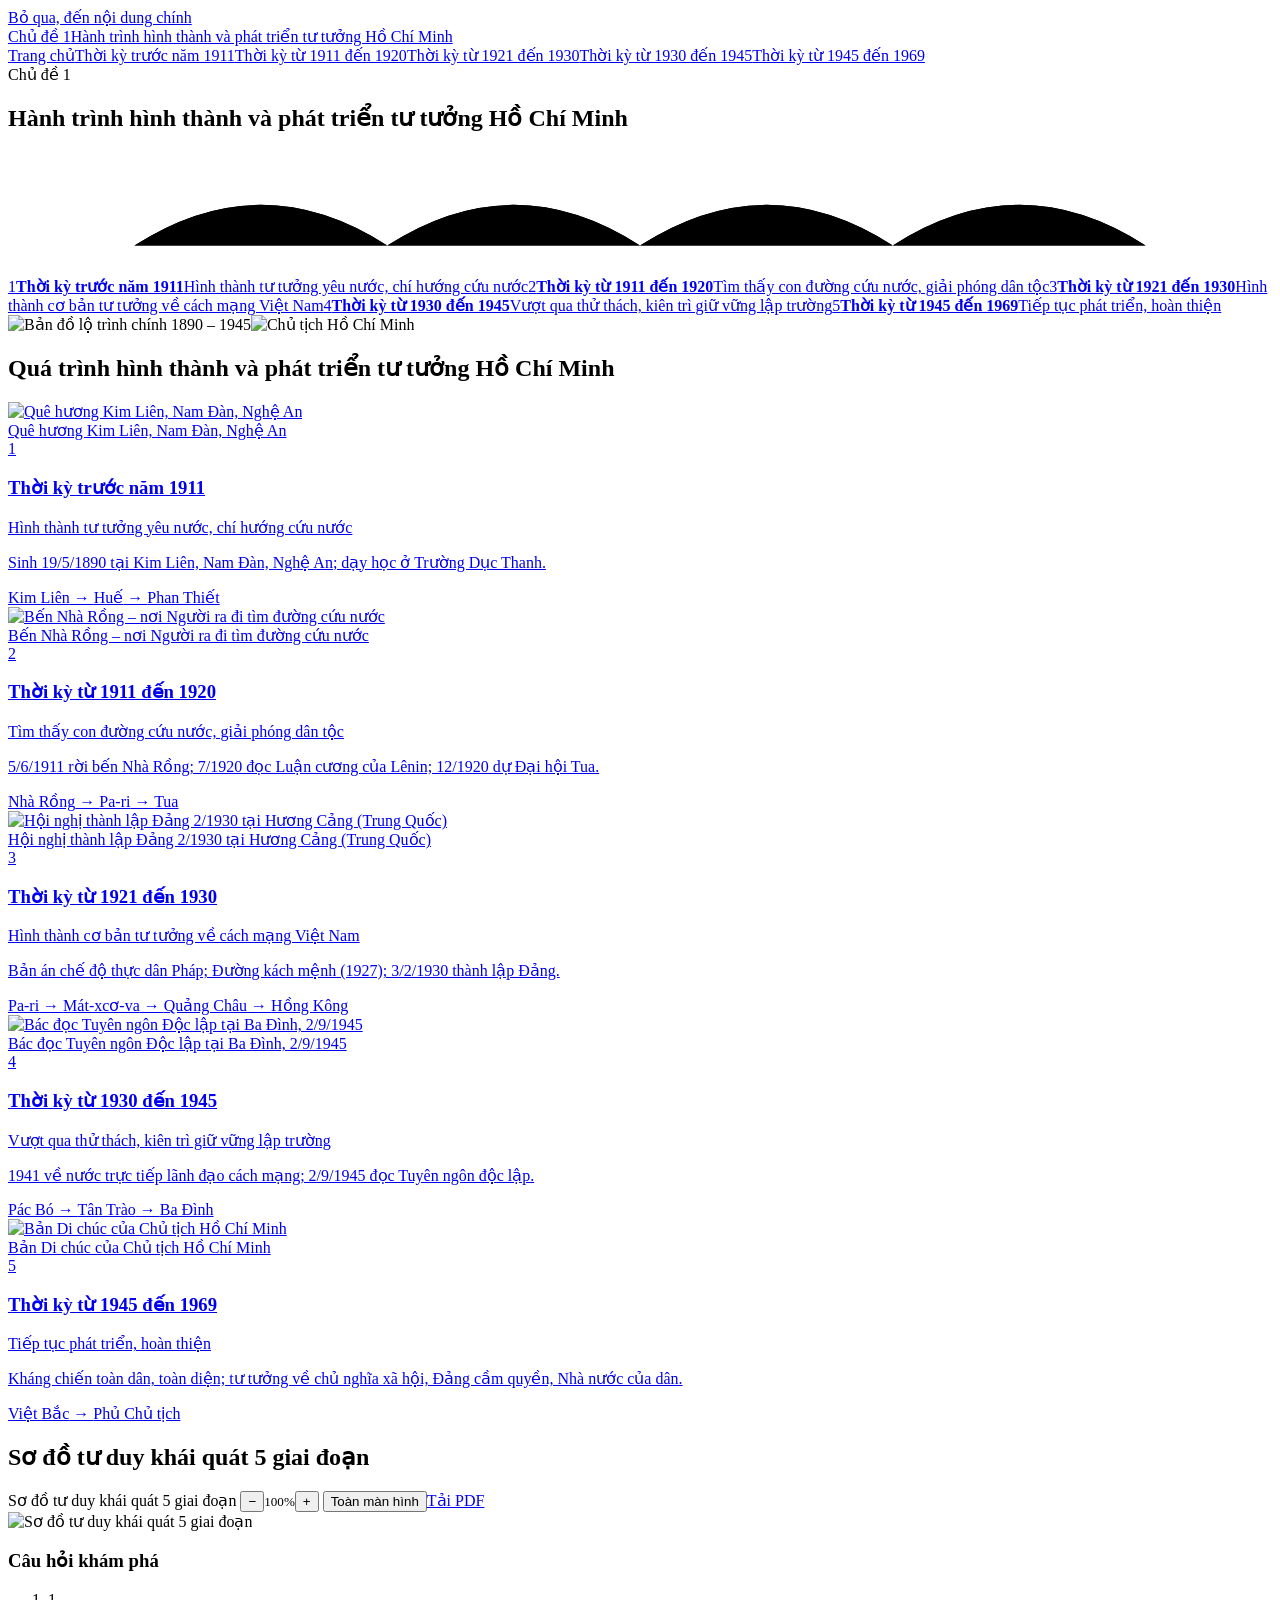
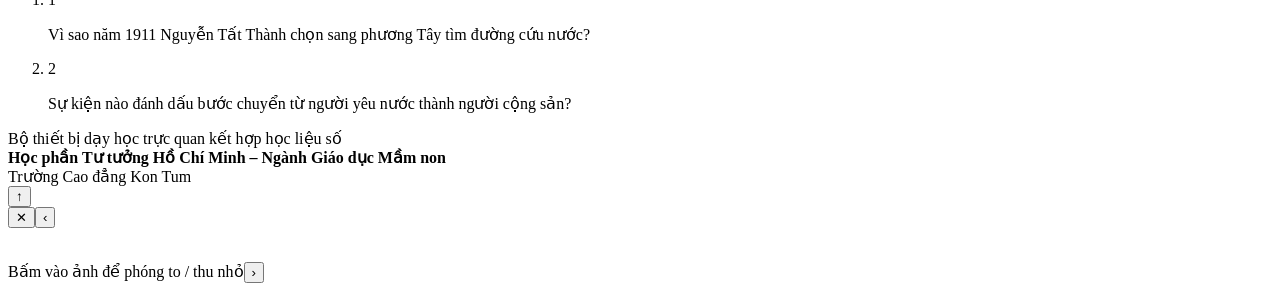
==== index.html @ f9d34fa3 "Add files via upload" ====
<!doctype html>
<html lang="vi" class="no-js">
<head>
<meta charset="utf-8">
<meta name="viewport" content="width=device-width, initial-scale=1, viewport-fit=cover">
<meta name="robots" content="noindex, nofollow">
<title>Chủ đề 1 – Hành trình hình thành và phát triển tư tưởng Hồ Chí Minh</title>
<meta name="description" content="Quá trình hình thành và phát triển tư tưởng Hồ Chí Minh qua 5 thời kỳ.">
<meta property="og:title" content="Chủ đề 1 – Hành trình hình thành và phát triển tư tưởng Hồ Chí Minh">
<meta property="og:description" content="Quá trình hình thành và phát triển tư tưởng Hồ Chí Minh qua 5 thời kỳ.">
<meta name="theme-color" content="#7a1418">
<link rel="icon" href="data:image/svg+xml,%3Csvg xmlns='http://www.w3.org/2000/svg' viewBox='0 0 32 32'%3E%3Crect width='32' height='32' rx='6' fill='%237a1418'/%3E%3Cpath d='M16 5l3.2 6.6 7.3 1-5.3 5.1 1.3 7.2L16 21.5l-6.5 3.4 1.3-7.2-5.3-5.1 7.3-1z' fill='%23d9ae3b'/%3E%3C/svg%3E">
<link rel="preconnect" href="https://fonts.googleapis.com">
<link rel="preconnect" href="https://fonts.gstatic.com" crossorigin>
<link href="https://fonts.googleapis.com/css2?family=Be+Vietnam+Pro:wght@400;500;600;700&family=Noto+Serif:ital,wght@0,400;0,500;0,600;0,700;1,400;1,500&family=Caveat:wght@500;700&family=IBM+Plex+Mono:wght@400;500&display=swap" rel="stylesheet">
<link rel="stylesheet" href="assets/css/style.css">
</head>
<body data-slug="trang-chu" class="home">
<a class="vh" href="#main">Bỏ qua, đến nội dung chính</a>
<header class="hdr">
  <div class="wrap top"><a class="logo" href="index.html"><span class="tag">Chủ đề 1</span><span class="t">Hành trình hình thành và phát triển tư tưởng Hồ Chí Minh</span></a></div>
  <nav class="nav" aria-label="Các thời kỳ"><div class="row"><a href="index.html" aria-current=page>Trang chủ</a><a href="thoi-ky-truoc-1911.html" >Thời kỳ trước năm 1911</a><a href="thoi-ky-1911-1920.html" >Thời kỳ từ 1911 đến 1920</a><a href="thoi-ky-1921-1930.html" >Thời kỳ từ 1921 đến 1930</a><a href="thoi-ky-1930-1945.html" >Thời kỳ từ 1930 đến 1945</a><a href="thoi-ky-1945-1969.html" >Thời kỳ từ 1945 đến 1969</a><span class="ind" aria-hidden="true"></span></div></nav>
</header>
<main id="main">

<section class="hero"><div class="wrap hero-in">
<span class="tag">Chủ đề 1</span>
<h1><span>Hành trình hình thành và phát triển</span> <span>tư tưởng Hồ Chí Minh</span></h1>
<div class="journey"><svg viewBox="0 0 1040 100" aria-hidden="true"><path class="path" d="M104,77 Q208,10 312,77 Q416,10 520,77 Q624,10 728,77 Q832,10 936,77"/><path class="mask" d="M104,77 Q208,10 312,77 Q416,10 520,77 Q624,10 728,77 Q832,10 936,77"/></svg>
<div class="jstops"><a class="jstop" href="thoi-ky-truoc-1911.html"><span class="dot">1</span><span class="txt"><b>Thời kỳ trước năm 1911</b><span class="s">Hình thành tư tưởng yêu nước, chí hướng cứu nước</span></span></a><a class="jstop" href="thoi-ky-1911-1920.html"><span class="dot">2</span><span class="txt"><b>Thời kỳ từ 1911 đến 1920</b><span class="s">Tìm thấy con đường cứu nước, giải phóng dân tộc</span></span></a><a class="jstop" href="thoi-ky-1921-1930.html"><span class="dot">3</span><span class="txt"><b>Thời kỳ từ 1921 đến 1930</b><span class="s">Hình thành cơ bản tư tưởng về cách mạng Việt Nam</span></span></a><a class="jstop" href="thoi-ky-1930-1945.html"><span class="dot">4</span><span class="txt"><b>Thời kỳ từ 1930 đến 1945</b><span class="s">Vượt qua thử thách, kiên trì giữ vững lập trường</span></span></a><a class="jstop" href="thoi-ky-1945-1969.html"><span class="dot">5</span><span class="txt"><b>Thời kỳ từ 1945 đến 1969</b><span class="s">Tiếp tục phát triển, hoàn thiện</span></span></a></div></div>
</div>
<div class="mapbox"><img class="map zoomable" src="assets/img/ban-do-hanh-trinh.jpg" alt="Bản đồ lộ trình chính 1890 – 1945"><img class="bac" src="assets/img/bac-ho.png" alt="Chủ tịch Hồ Chí Minh"></div>
</section>
<section class="sec"><div class="wrap">
<h2 class="h2">Quá trình hình thành và phát triển tư tưởng Hồ Chí Minh</h2>
<div class="pgrid"><a class="pcard" href="thoi-ky-truoc-1911.html" data-reveal><div class="ph"><img src="assets/img/tk1-bia.jpg" alt="Quê hương Kim Liên, Nam Đàn, Nghệ An" loading="lazy"></div>
<div class="cap">Quê hương Kim Liên, Nam Đàn, Nghệ An</div><div class="hd"><span class="num">1</span><h3>Thời kỳ trước năm 1911</h3></div><div class="th">Hình thành tư tưởng yêu nước, chí hướng cứu nước</div><p>Sinh 19/5/1890 tại Kim Liên, Nam Đàn, Nghệ An; dạy học ở Trường Dục Thanh.</p><div class="rt"><span>Kim Liên</span> → <span>Huế</span> → <span>Phan Thiết</span></div></a><a class="pcard" href="thoi-ky-1911-1920.html" data-reveal><div class="ph"><img src="assets/img/tk2-bia.jpg" alt="Bến Nhà Rồng – nơi Người ra đi tìm đường cứu nước" loading="lazy"></div>
<div class="cap">Bến Nhà Rồng – nơi Người ra đi tìm đường cứu nước</div><div class="hd"><span class="num">2</span><h3>Thời kỳ từ 1911 đến 1920</h3></div><div class="th">Tìm thấy con đường cứu nước, giải phóng dân tộc</div><p>5/6/1911 rời bến Nhà Rồng; 7/1920 đọc Luận cương của Lênin; 12/1920 dự Đại hội Tua.</p><div class="rt"><span>Nhà Rồng</span> → <span>Pa-ri</span> → <span>Tua</span></div></a><a class="pcard" href="thoi-ky-1921-1930.html" data-reveal><div class="ph"><img src="assets/img/tk3-bia.jpg" alt="Hội nghị thành lập Đảng 2/1930 tại Hương Cảng (Trung Quốc)" loading="lazy"></div>
<div class="cap">Hội nghị thành lập Đảng 2/1930 tại Hương Cảng (Trung Quốc)</div><div class="hd"><span class="num">3</span><h3>Thời kỳ từ 1921 đến 1930</h3></div><div class="th">Hình thành cơ bản tư tưởng về cách mạng Việt Nam</div><p>Bản án chế độ thực dân Pháp; Đường kách mệnh (1927); 3/2/1930 thành lập Đảng.</p><div class="rt"><span>Pa-ri</span> → <span>Mát-xcơ-va</span> → <span>Quảng Châu</span> → <span>Hồng Kông</span></div></a><a class="pcard" href="thoi-ky-1930-1945.html" data-reveal><div class="ph"><img src="assets/img/tk4-bia.jpg" alt="Bác đọc Tuyên ngôn Độc lập tại Ba Đình, 2/9/1945" loading="lazy"></div>
<div class="cap">Bác đọc Tuyên ngôn Độc lập tại Ba Đình, 2/9/1945</div><div class="hd"><span class="num">4</span><h3>Thời kỳ từ 1930 đến 1945</h3></div><div class="th">Vượt qua thử thách, kiên trì giữ vững lập trường</div><p>1941 về nước trực tiếp lãnh đạo cách mạng; 2/9/1945 đọc Tuyên ngôn độc lập.</p><div class="rt"><span>Pác Bó</span> → <span>Tân Trào</span> → <span>Ba Đình</span></div></a><a class="pcard" href="thoi-ky-1945-1969.html" data-reveal><div class="ph"><img src="assets/img/tk5-bia.jpg" alt="Bản Di chúc của Chủ tịch Hồ Chí Minh" loading="lazy"></div>
<div class="cap">Bản Di chúc của Chủ tịch Hồ Chí Minh</div><div class="hd"><span class="num">5</span><h3>Thời kỳ từ 1945 đến 1969</h3></div><div class="th">Tiếp tục phát triển, hoàn thiện</div><p>Kháng chiến toàn dân, toàn diện; tư tưởng về chủ nghĩa xã hội, Đảng cầm quyền, Nhà nước của dân.</p><div class="rt"><span>Việt Bắc</span> → <span>Phủ Chủ tịch</span></div></a></div>
</div></section>
<section class="sec"><div class="wrap">
<h2 class="h2">Sơ đồ tư duy khái quát 5 giai đoạn</h2>
<div class="duo">
<div data-reveal><div class="viewer"><div class="bar"><span class="ttl">Sơ đồ tư duy khái quát 5 giai đoạn</span>
<button type="button" class="zout" aria-label="Thu nhỏ">−</button><span class="zv" style="min-width:44px;text-align:center;font-size:.82rem">100%</span><button type="button" class="zin" aria-label="Phóng to">+</button>
<button type="button" class="fs">Toàn màn hình</button><a href="assets/tai-lieu/so-do-khai-quat-5-thoi-ky.pdf" download>Tải PDF</a></div>
<div class="stage"><img src="assets/sodo/so-do-khai-quat-5-thoi-ky.jpg" alt="Sơ đồ tư duy khái quát 5 giai đoạn" draggable="false"></div></div></div>
<aside class="ask" data-reveal><h3>Câu hỏi khám phá</h3><ol>
<li><span class="n">1</span><p>Vì sao năm 1911 Nguyễn Tất Thành chọn sang phương Tây tìm đường cứu nước?</p></li>
<li><span class="n">2</span><p>Sự kiện nào đánh dấu bước chuyển từ người yêu nước thành người cộng sản?</p></li>
</ol></aside>
</div>
</div></section>
</main>
<footer class="foot"><div class="wrap">Bộ thiết bị dạy học trực quan kết hợp học liệu số<br><b>Học phần Tư tưởng Hồ Chí Minh – Ngành Giáo dục Mầm non</b><br>Trường Cao đẳng Kon Tum</div></footer>
<button class="totop" type="button" aria-label="Lên đầu trang">↑</button>
<div class="lb" id="lb" role="dialog" aria-modal="true" aria-label="Xem ảnh lớn"><button class="x" type="button" aria-label="Đóng">✕</button><button class="pv" type="button" aria-label="Ảnh trước">‹</button><div class="lbstage"><img alt=""></div><p></p><span class="cnt"></span><span class="lbhint">Bấm vào ảnh để phóng to / thu nhỏ</span><button class="nx" type="button" aria-label="Ảnh sau">›</button></div>
<script src="assets/js/data.js"></script>
<script src="assets/js/app.js"></script>
</body>
</html>
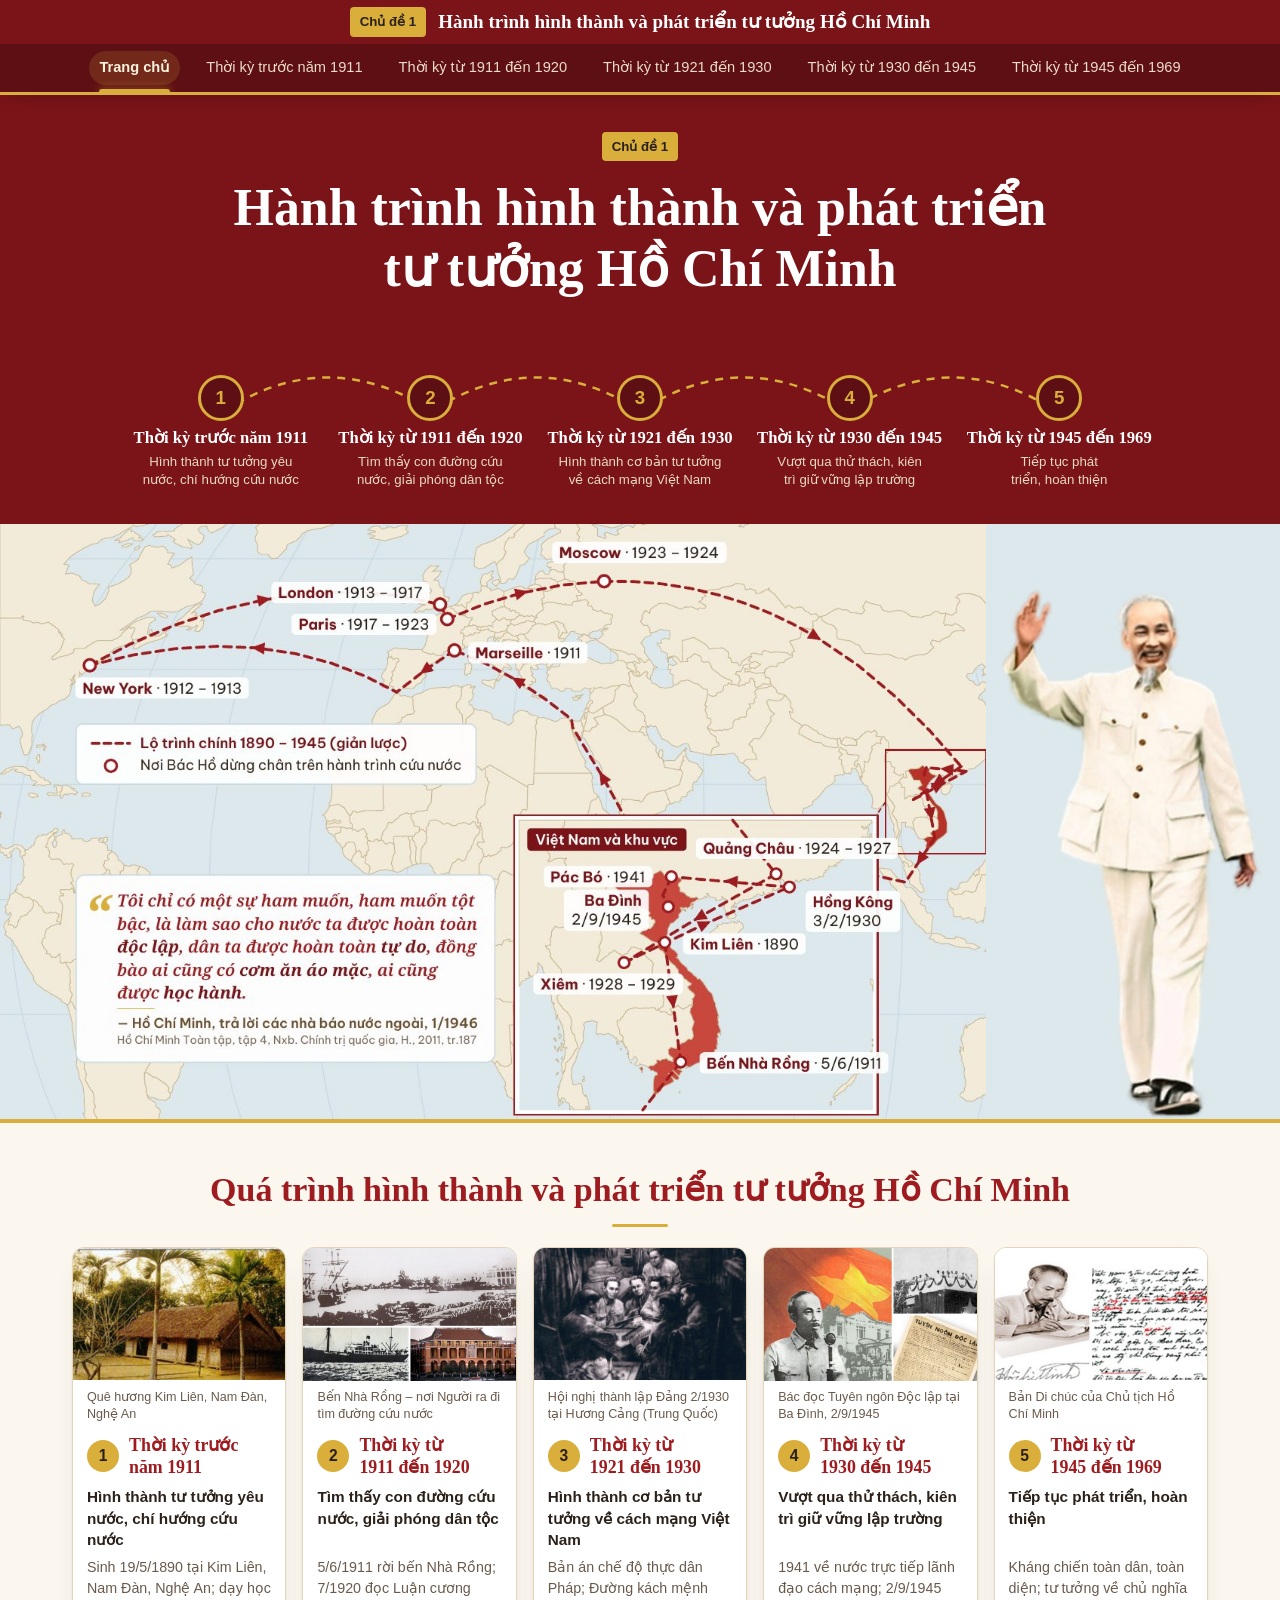
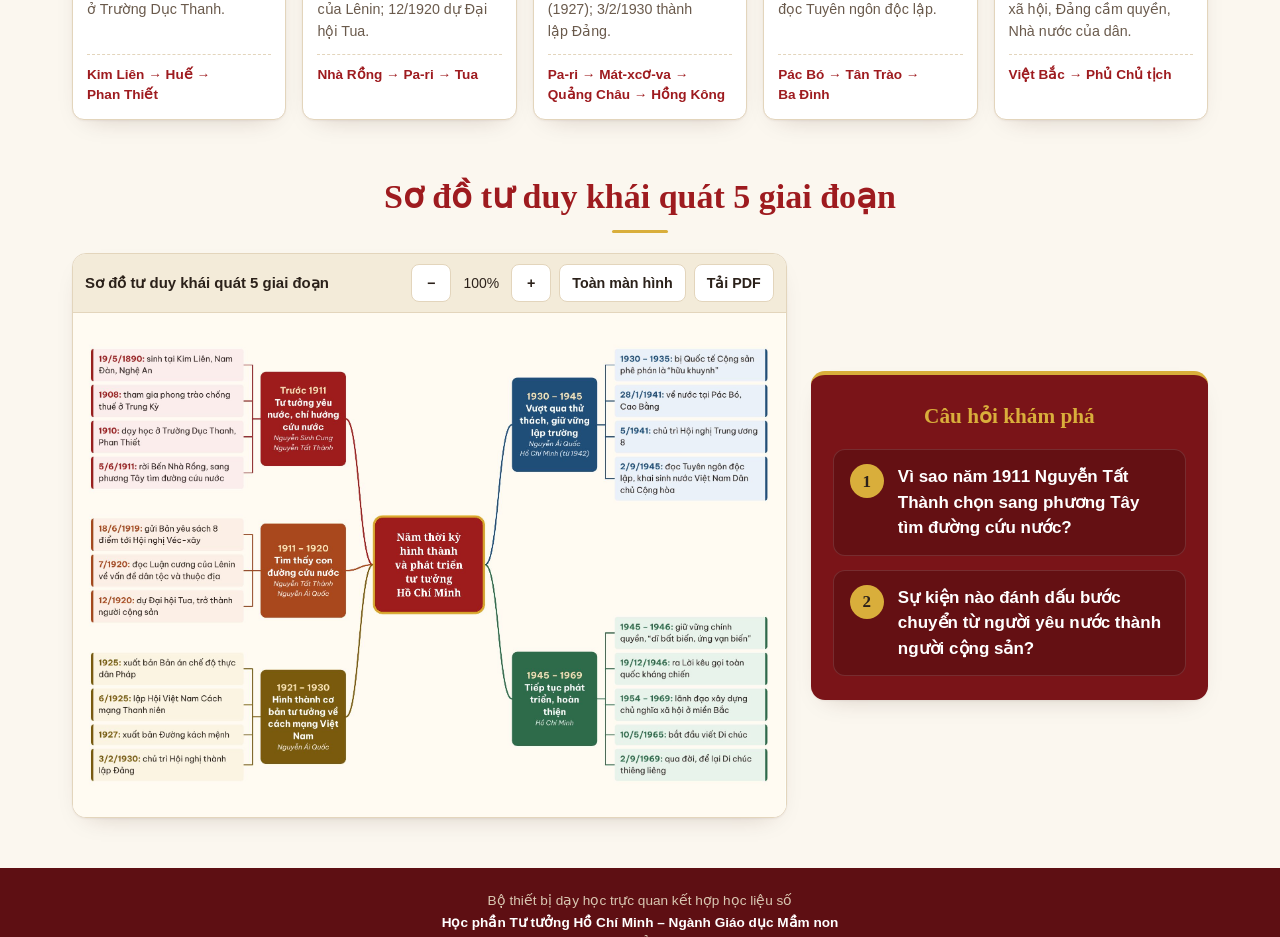
==== commit 66a4bb4a: "Add files via upload" ====
--- a/index.html
+++ b/index.html
@@ -3,7 +3,6 @@
 <head>
 <meta charset="utf-8">
 <meta name="viewport" content="width=device-width, initial-scale=1, viewport-fit=cover">
-<meta name="robots" content="noindex, nofollow">
 <title>Chủ đề 1 – Hành trình hình thành và phát triển tư tưởng Hồ Chí Minh</title>
 <meta name="description" content="Quá trình hình thành và phát triển tư tưởng Hồ Chí Minh qua 5 thời kỳ.">
 <meta property="og:title" content="Chủ đề 1 – Hành trình hình thành và phát triển tư tưởng Hồ Chí Minh">
--- a/assets/css/style.css
+++ b/assets/css/style.css
@@ -0,0 +1,696 @@
+/* Chủ đề 1 – Hành trình hình thành và phát triển tư tưởng Hồ Chí Minh
+   Bảng màu theo trang chính A3 Chủ đề 1 */
+:root{
+  --band:#7a1418; --band-deep:#5e0f13; --red:#9e1b1f; --gold:#d9ae3b; --gold-soft:#f1e3c6;
+  --paper:#fbf7ef; --paper-2:#f3ebd9; --sea:#dce8ec; --white:#fff;
+  --ink:#2b211a; --muted:#6a5a4c; --line:#e3d5bc; --tint:#f8ece6;
+  --ok:#1e6b3a; --okbg:#e6f3ea; --bad:#9e1b1f; --badbg:#fbeaea;
+  --shadow:0 1px 2px rgba(60,20,10,.05),0 10px 26px -16px rgba(60,20,10,.28);
+  --serif:'Noto Serif',Georgia,'Times New Roman',serif;
+  --sans:'Be Vietnam Pro','Segoe UI',Roboto,Arial,sans-serif;
+  --hh:108px;
+}
+*{box-sizing:border-box}
+html{font-size:17px;scroll-behavior:smooth;scroll-padding-top:calc(var(--hh) + 14px);-webkit-text-size-adjust:100%}
+@media (max-width:640px){html{font-size:16px}}
+body{margin:0;background:var(--paper);color:var(--ink);font-family:var(--sans);line-height:1.62;-webkit-font-smoothing:antialiased;padding-bottom:env(safe-area-inset-bottom,0px)}
+h1,h2,h3,h4{text-wrap:balance}
+p,li,figcaption,blockquote{text-wrap:pretty}
+img{max-width:100%;display:block}
+a{color:var(--red)}
+button{font:inherit;color:inherit}
+:focus-visible{outline:3px solid var(--gold);outline-offset:2px;border-radius:4px}
+.wrap{max-width:1180px;margin:0 auto;padding:0 22px}
+@media (max-width:640px){.wrap{padding:0 16px}}
+.vh{position:absolute!important;width:1px;height:1px;overflow:hidden;clip:rect(0 0 0 0);white-space:nowrap}
+.nw{white-space:nowrap}
+@media (prefers-reduced-motion:reduce){*,*::before,*::after{animation:none!important;transition:none!important}html{scroll-behavior:auto}}
+
+/* ========== HEADER (luôn hiện) ========== */
+.hdr{position:sticky;top:0;z-index:50;background:var(--band);color:#fff;padding-top:env(safe-area-inset-top,0px);box-shadow:0 3px 0 var(--gold),0 8px 20px -10px rgba(0,0,0,.4)}
+.hdr .top{display:flex;align-items:center;justify-content:center;gap:12px;min-height:58px;transition:min-height .3s ease}
+.hdr.compact .top{min-height:44px}
+body.home .hdr .top{max-height:0;min-height:0;opacity:0;overflow:hidden;transform:translateY(-8px);transition:max-height .4s ease,min-height .4s ease,opacity .3s ease,transform .4s ease}
+body.home .hdr.show-top .top{max-height:80px;min-height:44px;opacity:1;transform:none}
+.logo{display:flex;align-items:center;gap:12px;color:#fff;text-decoration:none;min-width:0}
+.tag{display:inline-block;background:var(--gold);color:#2b211a;font-weight:700;font-size:.78rem;padding:4px 10px;border-radius:4px;white-space:nowrap}
+.logo .t{font-family:var(--serif);font-weight:700;font-size:1.12rem;line-height:1.25;text-wrap:balance;transition:font-size .3s}
+.hdr.compact .logo .t{font-size:1rem}
+.nav{background:var(--band-deep);position:relative}
+.nav .row{display:flex;justify-content:center;gap:4px;position:relative;max-width:1240px;margin:0 auto;padding:0 12px;overflow-x:auto;scrollbar-width:none;scroll-behavior:smooth}
+.nav .row::-webkit-scrollbar{display:none}
+.nav a{position:relative;flex:0 0 auto;color:#ecdcc8;text-decoration:none;font-size:.86rem;font-weight:500;padding:12px 16px;white-space:nowrap;transition:color .25s}
+.nav a:hover{color:#fff}
+.nav a[aria-current="page"]{color:#fff;font-weight:700}
+.nav a::before{content:"";position:absolute;inset:7px 6px;border-radius:999px;background:rgba(217,174,59,0);transition:background .3s}
+.nav a:hover::before{background:rgba(255,255,255,.06)}
+.nav a[aria-current="page"]::before{background:rgba(217,174,59,.16)}
+.nav .ind{position:absolute;bottom:0;height:3px;border-radius:3px 3px 0 0;background:var(--gold);box-shadow:0 0 10px rgba(217,174,59,.8);transition:left .35s cubic-bezier(.4,.2,.2,1),width .35s cubic-bezier(.4,.2,.2,1);pointer-events:none}
+@media (max-width:900px){
+  .hdr .top{justify-content:flex-start;min-height:50px}
+  .hdr.compact .top{min-height:40px}
+  .logo .t{font-size:.98rem}
+  .hdr.compact .logo .t{font-size:.9rem}
+  .nav .row{justify-content:flex-start;padding:7px 12px;gap:8px}
+  .nav a{font-size:.84rem;padding:7px 14px;border-radius:999px;border:1.5px solid rgba(217,174,59,.45)}
+  .nav a::before{display:none}
+  .nav a[aria-current="page"]{background:var(--gold);color:#2b211a;border-color:var(--gold)}
+  .nav .ind{display:none}
+  .nav::after{content:"";position:absolute;right:0;top:0;bottom:0;width:28px;background:linear-gradient(90deg,transparent,var(--band-deep));pointer-events:none}
+}
+@media (max-width:400px){.logo .t{font-size:.86rem}}
+
+/* ========== TRANG CHỦ ========== */
+.hero{background:var(--band);color:#fff;position:relative}
+.hero::after{content:"";position:absolute;inset:auto 0 0;height:4px;background:var(--gold)}
+.hero-in{padding:40px 0 28px;text-align:center}
+.hero h1{font-family:var(--serif);font-size:clamp(1.6rem,4.1vw,3.05rem);line-height:1.18;margin:16px auto 0;text-wrap:balance}
+.hero h1 span{display:block}
+@media (max-width:640px){.hero h1 span{display:inline}.hero-in{padding:28px 0 20px}}
+.journey{margin:34px auto 6px;max-width:1040px}
+.journey svg{width:100%;height:auto;overflow:visible;display:block}
+.journey .path{fill:none;stroke:var(--gold);stroke-width:2.5;stroke-dasharray:8 7}
+.journey .mask{fill:none;stroke:var(--band);stroke-width:7;stroke-dasharray:1400;stroke-dashoffset:0;animation:draw 2.4s .3s ease forwards}
+@keyframes draw{to{stroke-dashoffset:-1400}}
+.jstops{display:grid;grid-template-columns:repeat(5,1fr);gap:8px;margin-top:-5.6%;position:relative}
+.jstop{color:#fff;text-decoration:none;display:flex;flex-direction:column;align-items:center;gap:6px;opacity:0;transform:translateY(10px);animation:pop .5s ease forwards}
+.jstop:nth-child(1){animation-delay:.4s}.jstop:nth-child(2){animation-delay:.8s}.jstop:nth-child(3){animation-delay:1.2s}.jstop:nth-child(4){animation-delay:1.6s}.jstop:nth-child(5){animation-delay:2s}
+@keyframes pop{to{opacity:1;transform:none}}
+.jstop .dot{width:46px;height:46px;border-radius:50%;background:var(--band-deep);border:3px solid var(--gold);display:grid;place-items:center;font-weight:700;color:var(--gold);font-size:1.1rem;transition:transform .25s,background .25s,color .25s;flex:0 0 auto}
+.jstop:hover .dot{background:var(--gold);color:#2b211a;transform:scale(1.1)}
+.jstop .txt{display:flex;flex-direction:column;align-items:center;gap:4px}
+.jstop b{font-family:var(--serif);font-size:.98rem;line-height:1.3;text-align:center}
+.jstop span.s{font-size:.78rem;color:#ead9c4;text-align:center;max-width:24ch;line-height:1.4;text-wrap:balance}
+@media (max-width:760px){
+  .journey svg{display:none}
+  .jstops{grid-template-columns:1fr;gap:0;margin-top:0;text-align:left;position:relative}
+  .jstops::before{content:"";position:absolute;left:22px;top:24px;bottom:24px;border-left:2px dashed var(--gold)}
+  .jstop{flex-direction:row;align-items:center;gap:14px;padding:8px 0}
+  .jstop .dot{width:44px;height:44px;position:relative}
+  .jstop .txt{align-items:flex-start}
+  .jstop b,.jstop span.s{text-align:left;max-width:none}
+}
+.mapbox{background:var(--sea);display:grid;grid-template-columns:1fr minmax(0,23%);align-items:end}
+.mapbox .map{width:100%;height:auto}
+.mapbox .bac{max-width:270px;width:100%;margin:0 auto;animation:rise 1.2s .2s ease both}
+@keyframes rise{from{opacity:0;transform:translateY(30px)}to{opacity:1;transform:none}}
+@media (max-width:760px){.mapbox{grid-template-columns:1fr}.mapbox .bac{display:none}}
+
+.sec{padding:46px 0 10px}
+@media (max-width:640px){.sec{padding:32px 0 6px}}
+.h2{font-family:var(--serif);color:var(--red);font-size:clamp(1.35rem,3vw,2rem);line-height:1.25;margin:0 0 20px;text-align:center}
+.h2::after{content:"";display:block;width:56px;height:3px;background:var(--gold);margin:12px auto 0;border-radius:2px}
+[data-reveal]{opacity:0;transform:translateY(18px);transition:opacity .6s ease,transform .6s ease}
+[data-reveal].in{opacity:1;transform:none}
+.no-js [data-reveal]{opacity:1;transform:none}
+
+/* thẻ thời kỳ – theo mẫu trang A3 */
+.pgrid{display:grid;grid-template-columns:repeat(5,minmax(0,1fr));gap:16px;align-items:stretch}
+@supports (grid-template-rows:subgrid){.pgrid{grid-template-rows:auto auto auto auto 1fr auto;row-gap:0}.pcard{grid-row:span 6;display:grid!important;grid-template-rows:subgrid}}
+@media (max-width:1100px){.pgrid{grid-template-columns:repeat(2,minmax(0,1fr));grid-template-rows:none;row-gap:16px}.pcard{grid-row:auto!important;grid-template-rows:none!important;display:flex!important}}
+@media (max-width:620px){.pgrid{grid-template-columns:1fr;gap:14px}}
+.pcard{background:var(--white);border:1px solid var(--line);border-radius:12px;overflow:hidden;display:flex;flex-direction:column;text-decoration:none;color:var(--ink);box-shadow:var(--shadow);transition:transform .25s ease,box-shadow .25s ease,border-color .25s}
+.pcard:hover{transform:translateY(-4px);border-color:var(--gold);box-shadow:0 18px 36px -18px rgba(94,15,19,.45)}
+.pcard .ph{aspect-ratio:16/10;overflow:hidden;background:var(--paper-2)}
+.pcard .ph img{width:100%;height:100%;object-fit:cover;transition:transform .6s ease}
+.pcard:hover .ph img{transform:scale(1.05)}
+.pcard .cap{font-size:.74rem;color:var(--muted);padding:8px 14px 0;line-height:1.4}
+.pcard .hd{display:flex;align-items:center;gap:10px;padding:10px 14px 0}
+.pcard .num{width:32px;height:32px;border-radius:50%;background:var(--gold);color:#2b211a;display:grid;place-items:center;font-weight:700;font-size:.92rem;flex:0 0 auto}
+.pcard h3{margin:0;font-family:var(--serif);font-size:1.05rem;color:var(--red);line-height:1.25}
+.pcard .th{font-weight:700;font-size:.9rem;line-height:1.4;padding:8px 14px 0}
+.pcard p{margin:0;font-size:.84rem;color:var(--muted);line-height:1.5;padding:6px 14px 0}
+.pcard .rt span{white-space:nowrap}
+.pcard .rt{font-size:.8rem;font-weight:600;color:var(--red);margin:12px 14px 14px;padding-top:10px;border-top:1px dashed var(--line);line-height:1.45}
+
+/* sơ đồ khái quát + câu hỏi khám phá */
+.duo{display:grid;grid-template-columns:minmax(0,1.8fr) minmax(0,1fr);gap:24px;align-items:center}
+@media (max-width:900px){.duo{grid-template-columns:1fr}}
+.ask{background:var(--band);color:#fff;border-radius:14px;padding:24px 22px;box-shadow:var(--shadow);border-top:4px solid var(--gold)}
+.ask h3{margin:0 0 16px;font-family:var(--serif);color:var(--gold);font-size:1.25rem;text-align:center}
+.ask ol{list-style:none;margin:0;padding:0;display:grid;gap:14px}
+.ask li{display:flex;gap:14px;align-items:flex-start;background:rgba(0,0,0,.18);border:1px solid rgba(255,255,255,.12);border-radius:12px;padding:14px 16px}
+.ask .n{width:34px;height:34px;flex:0 0 auto;border-radius:50%;background:var(--gold);color:#2b211a;display:grid;place-items:center;font-weight:700;font-family:var(--serif)}
+.ask p{margin:0;font-weight:600;line-height:1.5}
+.quote-big{background:var(--white);border-left:5px solid var(--gold);border-radius:12px;padding:24px 28px;box-shadow:var(--shadow);margin:0 auto;max-width:900px}
+.quote-big p{font-family:var(--serif);font-style:italic;font-size:clamp(1.08rem,2.2vw,1.4rem);line-height:1.6;color:var(--red);margin:0}
+.quote-big footer{margin-top:12px;font-size:.84rem;color:var(--muted)}
+.btn{display:inline-flex;align-items:center;justify-content:center;gap:8px;min-height:48px;padding:10px 20px;border-radius:12px;border:0;background:var(--red);color:#fff;font-weight:600;text-decoration:none;cursor:pointer;transition:background .2s,transform .1s}
+.btn:hover{background:var(--band-deep)}
+.btn:active{transform:translateY(1px)}
+.btn.ghost{background:transparent;color:var(--red);border:1.5px solid var(--red)}
+.btn.ghost:hover{background:var(--tint)}
+.btn.gold{background:var(--gold);color:#2b211a}
+.btn:disabled{opacity:.4;cursor:not-allowed}
+
+/* ========== TRANG THỜI KỲ ========== */
+.phero{background:var(--band);color:#fff;position:relative;overflow:hidden}
+.phero::after{content:"";position:absolute;inset:auto 0 0;height:4px;background:var(--gold)}
+.phero .grid{display:grid;grid-template-columns:minmax(0,1.2fr) minmax(0,1fr);gap:36px;align-items:center;padding-top:36px;padding-bottom:26px}
+.phero .step{display:flex;align-items:center;gap:10px;font-size:.84rem;color:#ead9c4}
+.phero .steps{display:flex;gap:5px}
+.phero .steps i{width:22px;height:5px;border-radius:3px;background:rgba(255,255,255,.22)}
+.phero .steps i.on{background:var(--gold)}
+.phero h1{font-family:var(--serif);font-size:clamp(1.75rem,4.4vw,3rem);line-height:1.15;margin:12px 0 10px}
+.phero .theme{font-family:var(--serif);font-size:clamp(1.05rem,2.1vw,1.35rem);color:var(--gold);margin:0 0 10px;line-height:1.4}
+.phero .sumtxt{margin:0;color:#f3e6d6;max-width:60ch}
+.phero figure{margin:0}
+.phero .frame{border:4px solid var(--gold);border-radius:8px;overflow:hidden;box-shadow:0 20px 40px -20px rgba(0,0,0,.6);animation:rise .9s ease both}
+.phero .frame img{width:100%;aspect-ratio:16/10;object-fit:cover;max-height:52vh}
+.phero figcaption{margin-top:10px;font-size:.82rem;color:#ead9c4;text-align:center}
+@media (max-width:860px){.phero .grid{grid-template-columns:1fr;gap:18px;padding-top:20px}.phero figure{order:-1}}
+
+/* lộ trình */
+.track{display:grid;grid-template-columns:repeat(var(--n),minmax(0,1fr));margin:24px 0 4px;position:relative}
+.track::before{content:"";position:absolute;top:9px;left:calc(50% / var(--n));right:calc(50% / var(--n));height:2px;background:repeating-linear-gradient(90deg,var(--gold) 0 8px,transparent 8px 14px);transform-origin:left;animation:grow 1.4s .3s ease both}
+@keyframes grow{from{transform:scaleX(0)}to{transform:scaleX(1)}}
+.track .st{display:flex;flex-direction:column;align-items:center;gap:8px;position:relative;opacity:0;animation:pop .45s ease forwards}
+.track .st i{width:20px;height:20px;border-radius:50%;background:var(--band-deep);border:3px solid var(--gold);box-shadow:0 0 0 4px rgba(217,174,59,.18)}
+.track .st:first-child i,.track .st:last-child i{background:var(--gold)}
+.track .st b{font-size:.9rem;white-space:nowrap;font-weight:600;letter-spacing:.01em}
+@media (max-width:420px){.track .st b{font-size:.8rem}}
+
+/* dải thông tin – một dòng */
+.facts{display:flex;align-items:stretch;background:rgba(0,0,0,.2);border:1px solid rgba(255,255,255,.14);border-radius:12px;margin:8px 0 32px;overflow:hidden}
+.facts>div{padding:12px 20px;display:flex;align-items:center;gap:10px;white-space:nowrap;border-left:1px solid rgba(255,255,255,.14)}
+.facts>div:first-child{border-left:0;flex:1 1 auto;min-width:0}
+.facts small{color:#d9c7b2;font-size:.78rem}
+.facts .nm{font-weight:700;font-size:.98rem;overflow:hidden;text-overflow:ellipsis}
+.facts .c{font-family:var(--serif);font-size:1.5rem;font-weight:700;color:var(--gold);line-height:1}
+@media (max-width:760px){
+  .facts{flex-wrap:wrap}
+  .facts>div{padding:10px 12px;justify-content:center;flex:1 1 0}
+  .facts>div:first-child{flex:1 1 100%;justify-content:flex-start;border-bottom:1px solid rgba(255,255,255,.14)}
+  .facts>div:nth-child(2){border-left:0}
+  .facts .nm{font-size:.9rem}
+  .facts .c{font-size:1.25rem}
+  .facts small{font-size:.74rem}
+}
+
+/* bố cục: danh mục + nội dung */
+.layout{scroll-margin-top:-18px;display:grid;grid-template-columns:270px minmax(0,1fr);gap:34px;padding:32px 0 10px;align-items:start}
+.toc{position:sticky;top:calc(var(--hh) + 16px);background:var(--white);border:1px solid var(--line);border-radius:14px;box-shadow:var(--shadow);overflow:hidden;max-height:calc(100vh - var(--hh) - 32px);overflow-y:auto}
+.toc-h{background:var(--paper-2);padding:12px 16px;display:flex;align-items:center;justify-content:space-between;gap:10px;border-bottom:1px solid var(--line)}
+.toc-h b{font-family:var(--serif);color:var(--red);font-size:1.02rem}
+.toc-h .pct{font-size:.74rem;color:var(--muted)}
+.toc-bar{height:3px;background:var(--line)}
+.toc-bar i{display:block;height:100%;width:0;background:var(--gold);transition:width .4s ease}
+.toc ol{list-style:none;margin:0;padding:8px}
+.toc a.m{display:flex;align-items:center;gap:10px;padding:9px 10px;border-radius:9px;text-decoration:none;color:var(--ink);font-weight:600;font-size:.9rem;min-height:44px;transition:background .2s}
+.toc a.m .ic{width:30px;height:30px;flex:0 0 auto;border-radius:8px;background:var(--paper-2);display:grid;place-items:center;color:var(--red);transition:background .2s,color .2s}
+.toc a.m .ic svg{width:17px;height:17px}
+.toc a.m:hover{background:var(--paper)}
+.toc a.m[aria-current="true"]{background:var(--tint);color:var(--red)}
+.toc a.m[aria-current="true"] .ic{background:var(--red);color:#fff}
+.toc a.m .ck{margin-left:auto;width:9px;height:9px;border-radius:50%;background:var(--line);flex:0 0 auto;transition:background .3s}
+.toc a.m.seen .ck{background:var(--gold)}
+.toc ul{list-style:none;margin:0 0 4px 50px;padding:0;display:none;border-left:2px solid var(--line)}
+.toc li.open ul{display:block}
+.toc ul a{display:block;padding:5px 10px;font-size:.8rem;color:var(--muted);text-decoration:none;line-height:1.4}
+.toc ul a:hover{color:var(--red)}
+/* danh mục trên điện thoại: dải chọn mục + nút nổi */
+.chips{display:none}
+.fab{display:none}
+.sheet-bg{display:none}
+@media (max-width:960px){
+  .layout{grid-template-columns:minmax(0,1fr);gap:0;padding-top:18px}
+  .chips{display:flex;gap:8px;overflow-x:auto;padding:2px 2px 14px;margin:0 -16px;padding-left:16px;padding-right:16px;scrollbar-width:none;scroll-snap-type:x proximity}
+  .chips::-webkit-scrollbar{display:none}
+  .chips a{flex:0 0 auto;display:flex;align-items:center;gap:7px;scroll-snap-align:start;text-decoration:none;color:var(--ink);background:var(--white);border:1px solid var(--line);border-radius:999px;padding:8px 14px 8px 8px;font-size:.86rem;font-weight:600;white-space:nowrap;box-shadow:var(--shadow)}
+  .chips a .ic{width:26px;height:26px;border-radius:50%;background:var(--paper-2);display:grid;place-items:center;color:var(--red)}
+  .chips a .ic svg{width:15px;height:15px}
+  .chips a[aria-current="true"]{background:var(--red);color:#fff;border-color:var(--red)}
+  .chips a[aria-current="true"] .ic{background:rgba(255,255,255,.18);color:#fff}
+  .toc{position:fixed;left:0;right:0;bottom:0;top:auto;z-index:70;max-height:78vh;border-radius:18px 18px 0 0;transform:translateY(105%);transition:transform .35s cubic-bezier(.3,.2,.2,1);padding-bottom:env(safe-area-inset-bottom,0px)}
+  .toc.open{transform:none}
+  .toc-h::before{content:"";position:absolute;left:50%;top:6px;width:40px;height:4px;border-radius:2px;background:var(--line);transform:translateX(-50%)}
+  .toc-h{position:relative;padding-top:18px}
+  .sheet-bg{position:fixed;inset:0;z-index:65;background:rgba(20,8,6,.45);opacity:0;pointer-events:none;transition:opacity .3s;display:block}
+  .sheet-bg.on{opacity:1;pointer-events:auto}
+  .fab{display:inline-flex;position:fixed;left:50%;bottom:calc(env(safe-area-inset-bottom,0px) + 14px);transform:translateX(-50%);z-index:60;align-items:center;gap:8px;background:var(--red);color:#fff;border:2px solid var(--gold);border-radius:999px;padding:10px 18px;font-weight:700;font-size:.9rem;box-shadow:0 10px 24px -8px rgba(94,15,19,.6);cursor:pointer}
+  .fab svg{width:18px;height:18px}
+  body.has-fab{padding-bottom:80px}
+}
+
+.content{min-width:0}
+/* các mục nội dung */
+.panel{display:none}
+.panel.on{display:block;animation:fadein .45s ease}
+@keyframes fadein{from{opacity:0;transform:translateY(10px)}to{opacity:1;transform:none}}
+.no-js .panel{display:block;margin-bottom:40px}
+.ph2{display:flex;align-items:center;gap:14px;margin:0 0 22px}
+.ph2 .ic{width:46px;height:46px;border-radius:12px;background:var(--red);color:#fff;display:grid;place-items:center;flex:0 0 auto}
+.ph2 .ic svg{width:24px;height:24px}
+.ph2 h2{margin:0;font-family:var(--serif);color:var(--red);font-size:clamp(1.35rem,2.8vw,1.85rem);line-height:1.2}
+.ph2 small{display:block;color:var(--muted);font-size:.78rem;font-weight:600}
+.pnav{display:flex;justify-content:space-between;align-items:center;gap:12px;margin:36px 0 0;padding-top:16px;border-top:1px solid var(--line)}
+.pnav button{background:none;border:0;padding:8px 0;cursor:pointer;color:var(--muted);font-size:.86rem;display:flex;flex-direction:column;gap:2px;max-width:48%;transition:color .2s}
+.pnav button b{color:var(--red);font-size:.98rem;font-weight:600}
+.pnav button:hover b{text-decoration:underline;text-underline-offset:4px}
+.pnav .nx{margin-left:auto;text-align:right;align-items:flex-end}
+
+/* tổng quan: sơ đồ nhánh */
+.mind{display:grid;grid-template-columns:1fr minmax(190px,230px) 1fr;gap:18px;align-items:start}
+.mind .core{align-self:center}
+.mind .col{display:grid;gap:14px}
+.mind .core{background:var(--red);color:#fff;border:4px solid var(--gold);border-radius:16px;padding:20px 16px;text-align:center;box-shadow:var(--shadow)}
+.mind .core b{display:block;font-family:var(--serif);font-size:1.25rem;line-height:1.25}
+.mind .core small{display:block;color:#f3d98a;font-size:.8rem;margin-top:8px;line-height:1.4}
+.mind .core em{display:block;font-size:.8rem;color:#ead9c4;margin-top:6px}
+.br{background:var(--white);border:1px solid var(--line);border-radius:12px;box-shadow:var(--shadow);border-top:4px solid var(--c);overflow:hidden}
+.br button{width:100%;display:flex;align-items:center;gap:10px;background:transparent;border:0;padding:12px 16px;cursor:pointer;text-align:left;min-height:56px}
+.br button:hover{background:var(--paper)}
+.br .lbl{flex:1}
+.br small{display:block;font-size:.72rem;font-weight:700;color:var(--c)}
+.br .lbl b{display:block;font-size:1rem;line-height:1.3}
+.br .pm{width:28px;height:28px;border-radius:50%;background:var(--c);color:#fff;display:grid;place-items:center;flex:0 0 auto;font-weight:700;font-size:1.1rem;transition:transform .3s}
+.br.open .pm{transform:rotate(45deg)}
+.br ul{list-style:none;margin:0;padding:0 16px;max-height:0;overflow:hidden;transition:max-height .45s ease,padding .3s}
+.br.open ul{padding:0 16px 8px}
+.br li{font-size:.88rem;line-height:1.5;padding:7px 0 7px 14px;border-top:1px dashed var(--line);position:relative}
+.br li::before{content:"";position:absolute;left:0;top:15px;width:6px;height:6px;border-radius:50%;background:var(--c)}
+.br li b{color:var(--c)}
+@media (max-width:900px){.mind{grid-template-columns:1fr}.mind .core{order:-1}}
+
+/* dòng thời gian */
+.tline{position:relative;margin:0;padding:0;list-style:none}
+.tline::before{content:"";position:absolute;left:50%;top:0;bottom:0;border-left:2px dashed var(--gold);transform:translateX(-1px)}
+.tline li{position:relative;width:50%;padding:0 34px 24px 0;text-align:right}
+.tline li:nth-child(even){margin-left:50%;padding:0 0 24px 34px;text-align:left}
+.tline li::after{content:"";position:absolute;top:8px;left:calc(100% - 9px);width:18px;height:18px;border-radius:50%;background:var(--paper);border:3px solid var(--red)}
+.tline li:nth-child(even)::after{left:-9px}
+.tline .card{display:inline-block;background:var(--white);border:1px solid var(--line);border-radius:12px;padding:12px 16px;box-shadow:var(--shadow);text-align:left;max-width:420px}
+.tline time{display:block;font-family:var(--serif);font-weight:700;color:var(--red);font-size:1.1rem}
+.tline .card p{margin:2px 0 0;font-size:.92rem}
+@media (max-width:700px){
+  .tline::before{left:9px}
+  .tline li,.tline li:nth-child(even){width:auto;margin-left:0;padding:0 0 16px 34px;text-align:left}
+  .tline li::after,.tline li:nth-child(even)::after{left:0}
+  .tline .card{display:block;max-width:none}
+}
+
+/* ảnh tư liệu */
+.album .group{margin-top:34px}
+.album .group:first-child{margin-top:0}
+.album .ghead{display:flex;align-items:center;gap:12px;margin-bottom:14px;scroll-margin-top:calc(var(--hh) + 16px)}
+.album .ghead .num{width:34px;height:34px;border-radius:50%;background:var(--gold);color:#2b211a;display:grid;place-items:center;font-weight:700;flex:0 0 auto}
+.album .ghead h3{margin:0;font-family:var(--serif);font-size:1.25rem;line-height:1.3}
+.album .grid2{display:grid;grid-template-columns:repeat(auto-fit,minmax(min(100%,280px),1fr));gap:16px}
+.album figure{margin:0;background:var(--white);border:1px solid var(--line);border-radius:12px;overflow:hidden;box-shadow:var(--shadow)}
+.album .group>figure{max-width:780px;margin-left:auto;margin-right:auto}
+.album figure .zw{overflow:hidden;background:var(--paper-2);display:flex;justify-content:center}
+.album figure img{width:auto;max-width:100%;height:auto;max-height:calc(100vh - var(--hh) - 270px);min-height:0;object-fit:contain;cursor:zoom-in;transition:transform .5s ease}
+@media (max-width:640px){.album figure img{max-height:calc(100vh - var(--hh) - 220px)}}
+.album figure:hover img{transform:scale(1.03)}
+.album figcaption{padding:12px 16px 14px;font-size:.9rem;line-height:1.55}
+.album figcaption b{display:block;font-size:1rem;margin-bottom:2px;color:var(--red)}
+.album .fig-narrow{max-width:660px;margin-left:auto;margin-right:auto}
+.album .fig-doc{max-width:460px;margin-left:auto;margin-right:auto}
+.album .gap{height:16px}
+.album .people,.album .stops{display:grid;grid-template-columns:repeat(auto-fit,minmax(140px,1fr));gap:12px}
+.album .person,.album .stop{background:var(--white);border:1px solid var(--line);border-radius:12px;padding:14px 10px;text-align:center;display:flex;flex-direction:column;align-items:center;gap:4px;box-shadow:var(--shadow)}
+.album .person img{width:100px;height:auto;max-height:136px;object-fit:cover;border-radius:8px;margin:0 auto 8px;cursor:zoom-in}
+.album .person b,.album .stop b{display:block;font-size:.92rem;line-height:1.35}
+.album .person small{display:block;color:var(--muted);font-size:.78rem;line-height:1.4}
+.album .person p{margin:4px 0 0;font-size:.84rem;line-height:1.45}
+.album .stop img{height:130px;width:auto;max-width:100%;border-radius:8px;cursor:zoom-in}
+.album .stop span{font-size:.84rem;color:var(--muted);line-height:1.45}
+.album .plabel{font-weight:700;margin:18px 0 10px;color:var(--red)}
+.album .note{background:var(--paper-2);border-left:4px solid var(--gold);border-radius:8px;padding:12px 16px;font-size:.92rem;margin-top:16px}
+.album .text-card{background:var(--white);border:1px solid var(--line);border-radius:12px;padding:16px;box-shadow:var(--shadow)}
+.album .text-card .t{display:block;font-weight:700;margin-bottom:6px;color:var(--red)}
+.album .verse{background:var(--tint);border-radius:12px;padding:16px 20px;margin-top:16px;border-left:4px solid var(--red)}
+.album .verse p{margin:0;font-family:var(--serif);font-style:italic;font-size:1.08rem;line-height:1.6}
+.album .verse small{display:block;margin-top:6px;color:var(--muted);font-size:.8rem}
+.album .no{display:block;font-size:.76rem;font-weight:700;color:var(--red)}
+.album .src{display:block;margin-top:6px;color:var(--muted);font-size:.78rem;font-style:italic}
+@media (max-width:640px){.album .people{grid-template-columns:repeat(2,1fr)}.album .stops{grid-template-columns:repeat(2,1fr)}.album .stop img{height:100px}}
+
+/* phim */
+.film{background:linear-gradient(135deg,var(--band-deep),var(--band));border-radius:14px;aspect-ratio:16/9;max-height:460px;display:flex;flex-direction:column;align-items:center;justify-content:center;text-align:center;padding:24px;gap:14px;color:#fff;position:relative;overflow:hidden}
+.film::before{content:"";position:absolute;inset:12px;border:2px dashed rgba(217,174,59,.5);border-radius:10px}
+.film .play{width:70px;height:70px;border-radius:50%;background:var(--gold);display:grid;place-items:center;animation:pulse 2s ease-in-out infinite}
+.film .play::after{content:"";border-left:22px solid var(--band-deep);border-top:13px solid transparent;border-bottom:13px solid transparent;margin-left:6px}
+@keyframes pulse{0%,100%{box-shadow:0 0 0 0 rgba(217,174,59,.55)}50%{box-shadow:0 0 0 16px rgba(217,174,59,0)}}
+.film b{font-family:var(--serif);font-size:1.1rem}
+.film video{position:absolute;inset:0;width:100%;height:100%;background:#000}
+
+/* trích dẫn */
+.tdgroup h3.gt{font-family:var(--serif);color:var(--red);font-size:1.15rem;margin:10px 0 4px}
+.tdgroup>p{color:var(--muted);margin:0 0 16px}
+.infobar{background:var(--paper-2);border-radius:10px;padding:10px 14px;font-size:.86rem;color:var(--muted);margin-bottom:18px}
+.td{background:var(--white);border:1px solid var(--line);border-radius:12px;margin-bottom:16px;overflow:hidden;box-shadow:var(--shadow);scroll-margin-top:calc(var(--hh) + 20px)}
+.td header{display:flex;gap:10px;align-items:baseline;padding:14px 18px 0}
+.td header .id{background:var(--red);color:#fff;font-size:.74rem;font-weight:700;border-radius:4px;padding:2px 7px;flex:0 0 auto}
+.td header h4{margin:0;font-size:1rem;line-height:1.35}
+.td blockquote{margin:12px 18px 0;padding:2px 0 2px 18px;border-left:4px solid var(--gold);font-family:var(--serif);font-style:italic;font-size:1.06rem;line-height:1.7}
+.td .attr{padding:10px 18px 0;font-weight:600;font-size:.9rem;color:var(--red)}
+.td .ctx{padding:2px 18px 0;color:var(--muted);font-size:.88rem}
+.td .src{margin:12px 0 0;padding:9px 18px 12px;background:var(--paper);font-size:.8rem;color:var(--muted);border-top:1px solid var(--line)}
+.td .tools{display:flex;justify-content:flex-end;padding:0 18px}
+@media (max-width:640px){.td blockquote{margin:12px 14px 0;padding-left:14px;font-size:1rem}.td header,.td .attr,.td .ctx,.td .src,.td .tools{padding-left:14px;padding-right:14px}}
+
+/* sơ đồ tư duy */
+.viewer{background:var(--white);border:1px solid var(--line);border-radius:14px;overflow:hidden;box-shadow:var(--shadow)}
+.viewer .bar{display:flex;gap:8px;align-items:center;flex-wrap:wrap;padding:10px 12px;border-bottom:1px solid var(--line);background:var(--paper-2)}
+.viewer .bar .ttl{font-weight:600;font-size:.88rem;margin-right:auto}
+.viewer .bar button,.viewer .bar a{background:var(--white);border:1px solid var(--line);color:var(--ink);border-radius:8px;min-height:38px;min-width:40px;padding:4px 12px;cursor:pointer;font-weight:600;font-size:.84rem;text-decoration:none;display:inline-flex;align-items:center;justify-content:center}
+.viewer .bar button:hover,.viewer .bar a:hover{border-color:var(--red);color:var(--red)}
+.viewer .stage{overflow:auto;max-height:calc(100vh - var(--hh) - 90px);background:#fbf7ef;cursor:grab}
+.viewer .stage.fit{display:flex;justify-content:center}
+.viewer .stage.fit img{width:auto!important;max-width:100%;max-height:max(280px,calc(100vh - var(--hh) - 240px))}
+.viewer:fullscreen .stage.fit img{max-height:calc(100vh - 60px)}
+.viewer .stage.drag{cursor:grabbing}
+.viewer .stage img{width:100%;max-width:none;height:auto;transition:width .25s ease;user-select:none;-webkit-user-drag:none}
+.viewer:fullscreen{border-radius:0;display:flex;flex-direction:column}
+.viewer:fullscreen .stage{max-height:none;flex:1}
+@media (max-width:640px){.viewer .bar .ttl{flex-basis:100%}.viewer .fs{display:none}}
+
+/* điều cần ghi nhớ */
+.keys{display:grid;gap:14px;padding:0;margin:0;list-style:none;counter-reset:k}
+.keys li{background:var(--white);border:1px solid var(--line);border-radius:12px;padding:16px 18px 16px 68px;position:relative;box-shadow:var(--shadow);counter-increment:k;font-size:1rem}
+.keys li::before{content:counter(k);position:absolute;left:18px;top:14px;width:34px;height:34px;border-radius:50%;background:var(--red);color:#fff;display:grid;place-items:center;font-weight:700;font-family:var(--serif)}
+.keys li b{color:var(--red)}
+
+/* ========== BÀI TẬP ========== */
+.quiz{max-width:860px;scroll-margin-top:calc(var(--hh) + 24px)}
+.qstart{background:var(--white);border:1px solid var(--line);border-radius:14px;padding:26px 22px;box-shadow:var(--shadow);text-align:center}
+.qstart .big{font-family:var(--serif);font-size:2.6rem;color:var(--red);line-height:1}
+.qstart p{margin:8px 0 18px;color:var(--muted)}
+.qtop{display:flex;align-items:center;gap:10px;font-size:.88rem;margin-bottom:10px;color:var(--muted)}
+.qtop .tm{margin-left:auto;font-variant-numeric:tabular-nums}
+.qprog{height:8px;border-radius:4px;background:var(--line);overflow:hidden;margin-bottom:14px}
+.qprog i{display:block;height:100%;background:linear-gradient(90deg,var(--red),var(--gold));width:0;transition:width .35s ease}
+.qdots{display:flex;flex-wrap:wrap;gap:6px;margin-bottom:16px}
+.qdots button{width:38px;height:38px;border-radius:9px;border:1.5px solid var(--line);background:var(--white);cursor:pointer;font-weight:600;font-size:.84rem}
+.qdots button.ans{background:var(--gold-soft);border-color:var(--gold)}
+.qdots button.cur{border-color:var(--red);box-shadow:0 0 0 2px var(--red) inset}
+.qdots button.r{background:var(--okbg);border-color:var(--ok);color:var(--ok)}
+.qdots button.w{background:var(--badbg);border-color:var(--bad);color:var(--bad)}
+.qitem{background:var(--white);border:1px solid var(--line);border-radius:14px;padding:20px;box-shadow:var(--shadow);margin:0 0 14px;min-width:0}
+.qitem.slide{animation:slidein .35s ease}
+@keyframes slidein{from{opacity:0;transform:translateX(24px)}to{opacity:1;transform:none}}
+.qitem .qh{display:flex;gap:10px;align-items:baseline;margin-bottom:14px}
+@media (max-width:640px){.qitem .qh{flex-direction:column;gap:4px}}
+.qitem .qn{font-family:var(--serif);font-weight:700;color:var(--red);flex:0 0 auto;font-size:1.08rem}
+.qitem .qt{font-weight:600;font-size:1.02rem;line-height:1.5}
+.lv{display:inline-block;font-size:.7rem;font-weight:600;background:var(--paper-2);color:var(--muted);border-radius:4px;padding:1px 7px;margin-left:6px;vertical-align:2px;white-space:nowrap}
+.opts{display:grid;gap:9px}
+.opt{display:flex;gap:12px;align-items:flex-start;border:1.5px solid var(--line);border-radius:11px;padding:12px 14px;cursor:pointer;background:var(--paper);min-height:52px;transition:border-color .15s,background .15s,transform .1s;line-height:1.45}
+.opt:hover{border-color:var(--red)}
+.opt:active{transform:scale(.99)}
+.opt input{position:absolute;opacity:0;pointer-events:none}
+.opt .k{flex:0 0 auto;width:28px;height:28px;border-radius:50%;border:1.5px solid var(--line);display:grid;place-items:center;font-weight:700;font-size:.84rem;color:var(--muted);background:#fff}
+.opt.sel{border-color:var(--red);background:var(--tint)}
+.opt.sel .k{background:var(--red);border-color:var(--red);color:#fff}
+.opt:focus-within{outline:3px solid var(--gold);outline-offset:2px}
+.done .opt{cursor:default}
+.done .opt.right{border-color:var(--ok);background:var(--okbg)}
+.done .opt.right .k{background:var(--ok);border-color:var(--ok);color:#fff}
+.done .opt.wrong{border-color:var(--bad);background:var(--badbg)}
+.done .opt.wrong .k{background:var(--bad);border-color:var(--bad);color:#fff}
+.fb{margin-top:10px;font-size:.88rem;color:var(--muted);background:var(--paper);border-radius:8px;padding:8px 12px}
+.fb b.ok{color:var(--ok)} .fb b.no{color:var(--bad)}
+.err{color:var(--bad);font-size:.88rem;min-height:1.3em;margin:0 0 8px}
+.qnav{display:flex;flex-wrap:wrap;gap:10px;justify-content:space-between;margin-top:6px}
+.qnav .r{display:flex;gap:10px;flex-wrap:wrap}
+@media (max-width:640px){.qitem{padding:16px}.qnav .btn{flex:1 1 auto}.qnav .r{flex:1 1 100%}}
+.result{background:var(--band);color:#fff;border-radius:14px;padding:22px;margin-bottom:18px;display:flex;gap:24px;align-items:center;box-shadow:var(--shadow)}
+.ring{width:112px;height:112px;position:relative;flex:0 0 auto}
+.ring svg{width:100%;height:100%;transform:rotate(-90deg)}
+.ring circle{fill:none;stroke-width:10}
+.ring .bg{stroke:rgba(255,255,255,.18)}
+.ring .fg{stroke:var(--gold);stroke-linecap:round;transition:stroke-dashoffset 1.2s ease}
+.ring b{position:absolute;inset:0;display:grid;place-items:center;font-family:var(--serif);font-size:1.8rem;color:var(--gold)}
+.result .who{font-family:var(--serif);font-weight:700;font-size:1.2rem}
+.result .meta{font-size:.9rem;color:#ead9c4;margin-top:4px}
+@media (max-width:520px){.result{flex-direction:column;text-align:center}}
+.review-h{font-family:var(--serif);color:var(--red);margin:22px 0 12px;font-size:1.15rem}
+
+/* ========== XEM ẢNH LỚN ========== */
+.lb{position:fixed;inset:0;z-index:90;background:#140907;display:none;flex-direction:column;align-items:center;justify-content:center;gap:10px;padding:calc(env(safe-area-inset-top,0px) + 58px) 70px calc(env(safe-area-inset-bottom,0px) + 20px)}
+.lb.open{display:flex;animation:lbin .25s ease}
+@keyframes lbin{from{opacity:0}to{opacity:1}}
+.lbstage{width:100%;height:calc(100vh - 190px);overflow:hidden;display:flex;align-items:center;justify-content:center;border-radius:6px}
+.lb img{width:100%;height:100%;object-fit:contain;cursor:zoom-in;transition:transform .35s ease}
+.lb.zoom img{transform:scale(2.4);cursor:zoom-out}
+.lb p{color:#f3ebe0;font-size:.95rem;max-width:90ch;text-align:center;margin:0;line-height:1.5}
+.lb .cnt{color:#bba;font-size:.8rem}
+.lb .lbhint{color:#9c8f80;font-size:.74rem}
+.lb .x,.lb .pv,.lb .nx{position:absolute;z-index:2;background:rgba(255,255,255,.1);border:1px solid rgba(255,255,255,.25);color:#fff;border-radius:50%;width:48px;height:48px;cursor:pointer;font-size:1.4rem;display:grid;place-items:center}
+.lb .x{top:calc(env(safe-area-inset-top,0px) + 10px);right:14px}
+.lb .pv{left:12px;top:50%}.lb .nx{right:12px;top:50%}
+.lb.single .pv,.lb.single .nx{display:none}
+img.zoomable{cursor:zoom-in}
+@media (max-width:600px){.lb{padding:calc(env(safe-area-inset-top,0px) + 60px) 8px calc(env(safe-area-inset-bottom,0px) + 74px)}.lbstage{height:calc(100vh - 250px)}.lb .pv,.lb .nx{top:auto;bottom:calc(env(safe-area-inset-bottom,0px) + 12px)}.lb .pv{left:calc(50% - 64px)}.lb .nx{right:calc(50% - 64px)}}
+
+/* ========== PHIM ========== */
+.films{display:grid;grid-template-columns:repeat(auto-fit,minmax(min(100%,240px),1fr));gap:16px}
+.films.one{grid-template-columns:minmax(0,860px)}
+.films[data-c="2"],.films[data-c="4"]{grid-template-columns:repeat(2,minmax(0,1fr))}
+@media (max-width:600px){.films[data-c="2"],.films[data-c="4"]{grid-template-columns:1fr}}
+.fcard{position:relative;display:block;aspect-ratio:16/9;border-radius:14px;overflow:hidden;background:linear-gradient(135deg,var(--band-deep),var(--band));border:3px solid var(--gold);box-shadow:0 20px 40px -22px rgba(60,20,10,.55);text-decoration:none;color:#fff}
+.fcard img{position:absolute;inset:0;width:100%;height:100%;object-fit:cover;transition:transform .5s ease,filter .3s}
+.fcard::after{content:"";position:absolute;inset:0;background:linear-gradient(180deg,rgba(0,0,0,0) 45%,rgba(20,6,4,.78))}
+.fcard:hover img{transform:scale(1.04);filter:brightness(.9)}
+.fcard .play{position:absolute;left:50%;top:50%;transform:translate(-50%,-50%);z-index:1;width:72px;height:72px;border-radius:50%;background:var(--gold);display:grid;place-items:center;box-shadow:0 8px 24px rgba(0,0,0,.45);animation:pulse 2s ease-in-out infinite;transition:transform .25s}
+.fcard:hover .play{transform:translate(-50%,-50%) scale(1.08)}
+.fcard .play::after{content:"";border-left:22px solid var(--band-deep);border-top:13px solid transparent;border-bottom:13px solid transparent;margin-left:6px}
+.fcard .meta{position:absolute;left:16px;right:16px;bottom:12px;z-index:1;display:flex;align-items:center;justify-content:space-between;gap:10px;font-size:.88rem}
+.fcard .meta b{font-family:var(--serif);font-weight:600;font-size:1.02rem}
+.fcard .meta span{font-size:.76rem;color:#f3d98a;white-space:nowrap}
+/* ========== TRÍCH DẪN (kiểu tư liệu) ========== */
+.flowbar{display:grid;grid-template-columns:1.2fr repeat(4,1fr);background:var(--white);border:1px solid var(--line);border-radius:4px;box-shadow:0 8px 22px -18px rgba(60,20,10,.25);margin:0 0 34px}
+.flowbar>div{padding:14px 18px;border-left:1px solid var(--line)}
+.flowbar>div:first-child{border-left:0}
+.fb-h small,.fb-s small{display:block;font-size:.64rem;font-weight:600;letter-spacing:.16em;text-transform:uppercase;color:var(--red);margin-bottom:6px}
+.fb-h b{font-family:var(--serif);font-weight:400;font-size:1.08rem;line-height:1.35;color:var(--ink)}
+.fb-s span{display:block;font-size:.82rem;color:var(--muted);line-height:1.45}
+.fb-s{position:relative;transition:background .25s}
+.fb-s:hover{background:var(--paper)}
+@media (max-width:900px){.flowbar{grid-template-columns:1fr 1fr}.flowbar>div:first-child{grid-column:1/-1;border-bottom:1px solid var(--line)}.flowbar>div:nth-child(2),.flowbar>div:nth-child(4){border-left:0}.flowbar>div:nth-child(n+4){border-top:1px solid var(--line)}}
+.tq{padding:0 0 34px;margin:0 0 34px;border-bottom:1px solid var(--line);scroll-margin-top:calc(var(--hh) + 18px)}
+.tq:last-of-type{border-bottom:0}
+.tq-h{display:flex;align-items:center;gap:12px;margin-bottom:10px}
+.tq-n{width:40px;height:40px;border-radius:50%;background:var(--red);color:#fff;display:grid;place-items:center;font-family:var(--serif);font-size:.88rem;font-weight:400;box-shadow:0 0 0 4px var(--tint);flex:0 0 auto}
+.tq-k{font-size:.66rem;font-weight:600;letter-spacing:.16em;text-transform:uppercase;color:var(--red)}
+.tq-d{margin-left:auto;font-size:.7rem;letter-spacing:.1em;text-transform:uppercase;color:var(--muted);text-align:right}
+.tq-t{font-family:var(--serif);font-weight:400;font-size:clamp(1.2rem,2.2vw,1.55rem);line-height:1.3;margin:0 0 6px;color:var(--ink);letter-spacing:-.005em}
+.tq-i{color:var(--muted);font-size:.88rem;line-height:1.65;margin:0 0 16px;max-width:72ch}
+.tq-card{position:relative;background:#fffdf9;border:1px solid var(--line);border-left:0;box-shadow:0 1px 2px rgba(60,20,10,.04),0 8px 22px -18px rgba(60,20,10,.25);padding:24px 34px 18px 36px}
+.tq-card::before{content:"";position:absolute;left:0;top:0;bottom:0;width:3px;background:linear-gradient(180deg,var(--gold),var(--red))}
+.tq-mark{position:absolute;right:18px;top:-2px;font-family:var(--serif);font-size:4.2rem;line-height:1;color:var(--gold);opacity:.2;pointer-events:none}
+.tq-card blockquote{margin:0;font-family:var(--serif);font-style:italic;font-weight:400;font-size:clamp(.98rem,1.4vw,1.06rem);line-height:1.85;color:#3a2e25;position:relative}
+.tq-card footer{display:flex;justify-content:space-between;align-items:flex-start;gap:20px;margin-top:18px;padding-top:12px;border-top:1px solid var(--line)}
+.tq-who b{color:var(--red);font-size:.82rem;font-weight:600;line-height:1.45}
+.tq-card cite{font-style:normal;font-size:.72rem;color:var(--muted);text-align:right;max-width:46%;line-height:1.5}
+.tq .xref{display:inline-block;margin-top:12px;font-size:.8rem;font-weight:500;color:var(--red);text-decoration:none;border-bottom:1px dashed var(--gold)}
+.tq .xref:hover{border-bottom-style:solid}
+.ttnote{font-size:.8rem;color:var(--muted);border-top:1px solid var(--line);padding-top:12px;margin:0}
+@media (max-width:640px){
+  .tq{padding-bottom:32px;margin-bottom:32px}
+  .tq-n{width:36px;height:36px;font-size:.8rem;box-shadow:0 0 0 3px var(--tint)}
+  .tq-h{flex-wrap:wrap;gap:10px}
+  .tq-k~.tq-d{flex-basis:100%;margin-left:48px;text-align:left}
+  .tq-card{padding:20px 16px 14px 20px}
+  .tq-mark{font-size:3.4rem;right:10px}
+  .tq-card footer{flex-direction:column;gap:6px}
+  .tq-card cite{text-align:left;max-width:none}
+}
+/* ========== CHUYỂN THỜI KỲ + CHÂN TRANG ========== */
+.pp{display:flex;justify-content:space-between;align-items:flex-start;gap:20px;margin:40px 0 0;padding:22px 0 6px;border-top:1px solid var(--line)}
+.pp a{text-decoration:none;color:var(--muted);display:flex;flex-direction:column;gap:3px;font-size:.84rem;max-width:48%;transition:transform .25s}
+.pp a b{font-family:var(--serif);color:var(--red);font-size:1.08rem;font-weight:600;line-height:1.35}
+.pp a:hover b{text-decoration:underline;text-decoration-color:var(--gold);text-underline-offset:5px}
+.pp a.prv:hover{transform:translateX(-3px)}
+.pp a.nxt{margin-left:auto;text-align:right;align-items:flex-end}
+.pp a.nxt:hover{transform:translateX(3px)}
+@media (max-width:640px){.pp a b{font-size:.96rem}}
+.foot{background:var(--band-deep);color:#d9c7b2;font-size:.8rem;margin-top:40px;padding:22px 0 26px;text-align:center;line-height:1.6}
+.foot b{color:#fff}
+.totop{position:fixed;right:16px;bottom:calc(env(safe-area-inset-bottom,0px) + 16px);z-index:30;width:44px;height:44px;border-radius:50%;background:var(--red);color:#fff;border:2px solid var(--gold);cursor:pointer;opacity:0;pointer-events:none;transition:opacity .3s;display:grid;place-items:center;font-size:1.2rem}
+.totop.show{opacity:1;pointer-events:auto}
+@media (max-width:960px){body.has-fab .totop{display:none}.fab{transition:transform .3s ease}.fab.hide{transform:translate(-50%,160%)}}
+@media print{.hdr,.toc,.chips,.fab,.pnav,.totop,.foot,.pp{display:none}.panel{display:block!important}}
+/* mạch trích dẫn, nhóm phụ, liên kết chéo */
+.flow{list-style:none;margin:0 0 20px;padding:0;display:grid;grid-template-columns:repeat(4,minmax(0,1fr));gap:10px;counter-reset:f}
+.flow li{position:relative;background:var(--white);border:1px solid var(--line);border-top:3px solid var(--gold);border-radius:10px;padding:12px 12px 12px;font-size:.88rem;font-weight:600;line-height:1.4;box-shadow:var(--shadow)}
+.flow li span{display:grid;place-items:center;width:26px;height:26px;border-radius:50%;background:var(--red);color:#fff;font-size:.8rem;margin-bottom:6px}
+.flow li:not(:last-child)::after{content:"›";position:absolute;right:-10px;top:50%;transform:translateY(-50%);width:18px;height:18px;border-radius:50%;background:var(--gold);color:#2b211a;display:grid;place-items:center;font-weight:700;font-size:.85rem;z-index:1}
+@media (max-width:700px){.flow{grid-template-columns:1fr}.flow li{display:flex;align-items:center;gap:10px}.flow li span{margin:0;flex:0 0 auto}.flow li:not(:last-child)::after{content:"⌄";right:auto;left:20px;top:auto;bottom:-12px;transform:none}}
+.tdsub{font-size:.95rem;color:var(--muted);margin:22px 0 10px;padding-left:12px;border-left:3px solid var(--gold)}
+.td .xref{display:inline-block;margin:8px 18px 0;font-size:.84rem;font-weight:600;color:var(--red);text-decoration:none;border-bottom:1px dashed var(--gold)}
+.td .xref:hover{border-bottom-style:solid}
+.br li.bq{padding:10px 12px;margin:6px 0 4px;background:var(--paper);border-top:0;border-left:3px solid var(--c);border-radius:6px}
+.br li.bq::before{display:none}
+.br li.bq blockquote{margin:0;font-family:var(--serif);font-style:italic;font-size:.9rem;line-height:1.6}
+.br li.bq span{display:block;margin-top:6px;font-size:.76rem;color:var(--muted)}
+.lienhe{font-family:var(--serif);color:var(--red);font-size:1.15rem;margin:30px 0 12px}
+@media (max-width:640px){.td .xref{margin-left:14px;margin-right:14px}}
+
+/* ================= BẢNG GHIM TRÍCH DẪN ================= */
+.qview{display:inline-flex;background:var(--white);border:1px solid var(--line);border-radius:999px;padding:4px;margin:0 0 16px;box-shadow:var(--shadow)}
+.qview button{border:0;background:none;padding:7px 16px;border-radius:999px;font-weight:600;font-size:.86rem;cursor:pointer;color:var(--muted)}
+.qview button[aria-selected="true"]{background:var(--red);color:#fff}
+.cboard{position:relative;padding:0;color:var(--ink);background:none}
+.cboard[hidden]{display:none}
+.cb-top{display:flex;align-items:center;justify-content:space-between;gap:12px;margin-bottom:12px}
+.cb-plate{font-family:var(--serif);font-size:1rem;color:var(--red);white-space:nowrap;overflow:hidden;text-overflow:ellipsis;min-width:0}
+.cb-fs{background:#fff;border:1px solid var(--line);color:var(--ink);border-radius:8px;padding:6px 12px;font-size:.8rem;cursor:pointer;white-space:nowrap}
+.cb-fs:hover{border-color:var(--red);color:var(--red)}
+.cb-wrap{position:relative}
+.cb-scroll{position:relative;overflow:auto;border-radius:14px;padding:0;scrollbar-width:thin;border:1px solid var(--line);
+  background:radial-gradient(circle,rgba(158,27,31,.08) 1px,transparent 1.5px) 0 0/18px 18px,#f8f2e6}
+.cb-sizer{pointer-events:none}
+.cb-canvas{position:absolute;left:0;top:0;transform-origin:0 0}
+.cb-strings{position:absolute;left:0;top:0;z-index:15;pointer-events:none;overflow:visible}
+.cb-strings .str{fill:none;stroke:#9e1b1f;stroke-width:1.8;stroke-linecap:round;opacity:.8;filter:drop-shadow(1px 2px 1px rgba(80,20,10,.25))}
+.cb-strings .str.chain{stroke:#c9a14a;stroke-width:2;stroke-dasharray:7 5;opacity:.9}
+.cboard.live .cb-strings .str.chain{stroke-dasharray:7 5;stroke-dashoffset:0;animation:none}
+.cb-lbl{position:absolute;z-index:25;transform:translate(-50%,-50%);background:#9e1b1f;color:#fff;font-size:.66rem;font-weight:600;letter-spacing:.02em;padding:3px 9px;border-radius:999px;white-space:nowrap;box-shadow:0 4px 10px -4px rgba(94,15,19,.6);pointer-events:none}
+.cb-lbl.side{transform:translate(-50%,-50%) rotate(90deg)}
+.cboard.live .cb-lbl:not(.side){animation:cblbl .4s ease both}
+@keyframes cblbl{from{opacity:0;transform:translate(-50%,-30%)}to{opacity:1;transform:translate(-50%,-50%)}}
+.cboard.live .cb-strings .str{stroke-dasharray:1400;stroke-dashoffset:1400;animation:cbdraw 1.4s ease forwards}
+@keyframes cbdraw{to{stroke-dashoffset:0}}
+.cb-item{position:absolute;transform:rotate(var(--r));transition:transform .25s ease,box-shadow .25s ease}
+.cboard.live .cb-item{animation:cbdrop .5s ease both}
+@keyframes cbdrop{from{opacity:0;transform:translateY(-16px) rotate(var(--r))}to{opacity:1;transform:rotate(var(--r))}}
+.cb-item:hover,.cb-item:focus-visible{z-index:28!important;transform:rotate(0deg) translateY(-4px) scale(1.04)}
+.cb-item.picked{opacity:.25}
+.pin{position:absolute;left:50%;top:-7px;width:16px;height:16px;margin-left:-8px;border-radius:50%;z-index:4;background:radial-gradient(circle at 35% 30%,#fff9 0 2px,#c0392b 3px,#7a1418 100%);box-shadow:0 3px 4px rgba(60,10,10,.45)}
+.cb-card:nth-child(odd) .pin{background:radial-gradient(circle at 35% 30%,#fffa 0 2px,#e0b64a 3px,#8a6a1c 100%)}
+.cb-card{display:flex;flex-direction:column;gap:6px;text-align:left;border:0;cursor:zoom-in;padding:16px 15px 14px;min-height:150px;color:#2b211a;font:inherit;
+  background:#fffdf8;border-top:3px solid #9e1b1f;box-shadow:0 12px 20px -10px rgba(94,15,19,.45),0 1px 2px rgba(0,0,0,.08)}
+.cb-card:nth-child(3n){background:#fbf3e2}
+.cb-card:nth-child(4n){border-top-color:#d9ae3b}
+.cb-meta{display:flex;justify-content:space-between;gap:8px;font-family:'IBM Plex Mono',ui-monospace,monospace;font-size:.6rem;letter-spacing:.08em;text-transform:uppercase;color:#9e1b1f}
+.cb-meta span:last-child{color:#8a7a66;text-align:right;max-width:55%;overflow:hidden;text-overflow:ellipsis;white-space:nowrap}
+.cb-title{font-family:var(--serif);font-size:.95rem;line-height:1.3;color:#2b211a;display:-webkit-box;-webkit-line-clamp:2;-webkit-box-orient:vertical;overflow:hidden}
+.cb-ex{font-family:var(--serif);font-style:italic;font-size:.76rem;line-height:1.5;color:#5b4b3d;display:-webkit-box;-webkit-line-clamp:3;-webkit-box-orient:vertical;overflow:hidden;border-top:1px dashed #d8c7a6;padding-top:6px}
+.cb-sticky{background:linear-gradient(180deg,#f7e7a6,#f0d77e);color:#4a3510;padding:18px 14px 12px;box-shadow:0 12px 20px -10px rgba(94,15,19,.45);font-family:'Caveat','Segoe Print',cursive;min-height:182px}
+.cb-sticky .pin{background:radial-gradient(circle at 35% 30%,#fff9 0 2px,#c0392b 3px,#7a1418 100%)}
+.cb-sticky b{display:block;font-size:1.15rem;margin-bottom:2px;color:#7a1418}
+.cb-sticky ol{margin:0;padding-left:1.1em;font-size:.86rem;line-height:1.05}
+.cb-sticky li{margin-bottom:3px}
+.cb-photo{border:0;cursor:zoom-in;background:#fff;padding:9px 9px 8px;box-shadow:0 14px 22px -10px rgba(60,20,10,.5);font:inherit;text-align:center}
+.cb-photo img{width:100%;aspect-ratio:4/3;object-fit:cover;display:block;filter:sepia(.18) contrast(1.03)}
+.cb-photo .cap{display:block;font-family:'Caveat','Segoe Print',cursive;font-size:1rem;color:#3a2f25;margin-top:6px;line-height:1.1}
+.cb-photo .tape,.cb-zbox .tape{position:absolute;left:50%;top:-10px;width:72px;height:20px;margin-left:-36px;background:rgba(241,227,198,.85);transform:rotate(-4deg);box-shadow:0 1px 2px rgba(0,0,0,.15)}
+.cb-foot{font-size:.76rem;color:var(--muted);margin-top:10px;text-align:center}
+/* phóng to */
+html.cb-lock{overflow:hidden}
+.cb-zoom{position:fixed;inset:0;z-index:120;overscroll-behavior:contain;background:rgba(40,8,10,.72);backdrop-filter:blur(3px);display:flex;align-items:center;justify-content:center;padding:calc(env(safe-area-inset-top,0px) + 20px) 18px calc(env(safe-area-inset-bottom,0px) + 20px);cursor:zoom-out}
+.cb-zoom[hidden]{display:none}
+.cb-zbox{position:relative;cursor:default;width:min(760px,100%);max-height:100%;overflow:auto;background:#fffdf8;color:#2b211a;border-top:4px solid #9e1b1f;padding:34px 40px 26px;box-shadow:0 30px 70px rgba(0,0,0,.45);transform-origin:center}
+.cb-zbox .pin{top:-9px;width:20px;height:20px;margin-left:-10px}
+.cbz-x{position:absolute;right:10px;top:8px;width:36px;height:36px;border-radius:50%;border:1px solid var(--line);background:#fff;color:var(--muted);font-size:1rem;cursor:pointer}
+.cbz-x:hover{color:var(--red);border-color:var(--red)}
+.cbz-meta{display:flex;flex-wrap:wrap;gap:6px 16px;font-family:'IBM Plex Mono',ui-monospace,monospace;font-size:.7rem;letter-spacing:.12em;text-transform:uppercase;color:#9e1b1f;margin-bottom:10px}
+.cbz-meta span+span{color:#8a7a66}
+.cb-zbox h3{font-family:var(--serif);font-weight:400;font-size:clamp(1.3rem,2.6vw,1.75rem);line-height:1.3;margin:0 30px 8px 0}
+.cb-zbox .ctx{color:var(--muted);font-size:.92rem;line-height:1.6;margin:0 0 18px}
+.cb-zbox blockquote{margin:0;padding:6px 0 6px 20px;border-left:3px solid #d9ae3b;font-family:var(--serif);font-style:italic;font-size:clamp(1.08rem,2vw,1.3rem);line-height:1.8;color:#3a2e25}
+.cb-zbox .who{margin-top:16px;color:#9e1b1f;font-weight:600;font-size:.92rem}
+.cb-zbox .src{margin:10px 0 0;padding-top:10px;border-top:1px solid var(--line);color:var(--muted);font-size:.8rem;line-height:1.55}
+.cb-zbox.photo{width:auto;max-width:min(900px,100%);padding:14px 14px 10px;border-top:0;background:#fff;text-align:center;overflow:visible}
+.cb-zbox.photo img{width:min(860px,calc(100vw - 70px));max-width:100%;height:auto;max-height:72vh;object-fit:contain;margin:0 auto;display:block}
+.cb-zbox.photo .cap{font-family:'Caveat','Segoe Print',cursive;font-size:1.4rem;color:#3a2f25;margin:8px 0 0}
+.cb-zbox.photo .cbz-x{top:-14px;right:-14px}
+/* toàn màn hình */
+.cboard:fullscreen,.cboard.full{border-radius:0;padding:18px 22px;display:flex;flex-direction:column;background:var(--paper)}
+.cboard.full{position:fixed;inset:0;z-index:95}
+.cboard:fullscreen .cb-wrap,.cboard.full .cb-wrap{flex:1;min-height:0;display:flex}
+.cboard:fullscreen .cb-scroll,.cboard.full .cb-scroll{flex:1}
+@media (max-width:640px){.cboard{margin:0 -4px}.cb-plate{font-size:.82rem;padding:5px 12px}.cb-zbox{padding:28px 20px 20px}.cb-zbox.photo .cbz-x{top:6px;right:6px}}
+
+
+/* ảnh đi kèm trích dẫn */
+.cb-photo.lift{transform:rotate(0deg) translateY(-3px) scale(1.02)}
+.cb-card.on-photo{box-shadow:0 16px 26px -10px rgba(60,20,10,.55),0 1px 2px rgba(0,0,0,.08)}
+.cb-zbox.has-pic{width:min(860px,100%)}
+.cbz-pic{float:right;width:min(42%,300px);margin:4px 0 14px 22px;background:#fff;padding:8px 8px 6px;box-shadow:0 10px 22px -10px rgba(60,20,10,.5);transform:rotate(2deg)}
+.cbz-pic img{width:100%;height:auto;display:block;filter:sepia(.15)}
+.cbz-pic figcaption{font-family:'Caveat','Segoe Print',cursive;font-size:1.05rem;color:#3a2f25;text-align:center;margin-top:4px;line-height:1.15}
+@media (max-width:640px){.cbz-pic{float:none;width:100%;margin:0 0 14px;transform:none}}
+.cb-photo[data-photo] .cap{display:none}
+.cb-photo[data-photo]{padding-bottom:9px}
+
+/* phóng to trích dẫn: khung rộng, không phải cuộn */
+.cb-zbox.wide{width:min(1240px,100%);max-height:calc(100vh - 40px);display:grid;grid-template-columns:minmax(260px,34%) 1fr;gap:12px 46px;padding:40px 48px 34px;overflow:auto;align-items:center}
+.cb-zbox.wide .cbz-l{align-self:stretch;display:flex;flex-direction:column;border-right:1px solid var(--line);padding-right:34px;min-width:0}
+.cb-zbox.wide h3{font-size:clamp(1.3rem,2.1vw,1.85rem);margin:0 0 10px}
+.cb-zbox.wide .ctx{font-size:.9rem;margin:0 0 16px}
+.cb-zbox.wide .cbz-pic{float:none;width:100%;max-width:300px;margin:4px 0 18px;transform:rotate(-1.5deg)}
+.cb-zbox.wide .cbz-pic img{max-height:24vh;object-fit:cover}
+.cb-zbox.wide .who{margin-top:auto;padding-top:10px}
+.cb-zbox.wide .src{font-size:.76rem}
+.cb-zbox.wide .cbz-r{position:relative;min-width:0;padding:10px 0}
+.cbz-mark{position:absolute;left:-8px;top:-38px;font-family:var(--serif);font-size:7rem;line-height:1;color:var(--gold);opacity:.25;pointer-events:none}
+.cb-zbox.wide blockquote{border-left:0;padding:0;font-size:30px;line-height:1.7;color:#3a2e25}
+@media (max-width:820px){.cb-zbox.wide{grid-template-columns:1fr;padding:30px 22px 22px;gap:14px}.cb-zbox.wide .cbz-l{border-right:0;padding-right:0;border-bottom:1px solid var(--line);padding-bottom:12px}.cb-zbox.wide .who{margin-top:6px}.cbz-mark{font-size:5rem;top:-30px}.cb-zbox.wide .cbz-pic{max-width:220px}}
+.cb-zbox.wide .cbz-r{padding-top:26px}
+.cbz-mark{top:-34px}
+@media (max-width:820px){
+  .cb-zbox.wide{display:flex;flex-direction:column;align-items:stretch;gap:0}
+  .cb-zbox.wide .cbz-l{display:contents}
+  .cb-zbox.wide .cbz-meta{order:0}.cb-zbox.wide h3{order:1}.cb-zbox.wide .ctx{order:2}
+  .cb-zbox.wide .cbz-r{order:3;padding:22px 0 8px}
+  .cb-zbox.wide .cbz-pic{order:4;max-width:170px;margin:10px auto 6px}
+  .cb-zbox.wide .who{order:5;margin-top:10px}.cb-zbox.wide .src{order:6}
+  .cbz-mark{top:-14px;left:-4px}
+}
+/* thanh phóng to, thu nhỏ trong khung trích dẫn */
+.cbz-tools{position:absolute;right:56px;top:9px;z-index:3;display:flex;gap:2px;background:#fff;border:1px solid var(--line);border-radius:999px;padding:2px;box-shadow:0 4px 12px -8px rgba(60,20,10,.4)}
+.cbz-tools button{border:0;background:none;min-width:34px;height:32px;border-radius:999px;font:inherit;font-size:1rem;color:var(--ink);cursor:pointer;padding:0 8px}
+.cbz-tools .zm-r{font-size:.76rem;font-variant-numeric:tabular-nums;color:var(--muted);min-width:50px}
+.cbz-tools button:hover{background:var(--tint);color:var(--red)}
+.cb-zbox.photo .cbz-tools{top:-16px;right:30px}
+.cb-zbox.wide.zoomed{align-items:start}
+@media (max-width:640px){.cbz-tools{right:52px;top:8px}.cbz-tools button{min-width:32px}}
+.cb-zbox.photo{max-height:calc(100vh - 40px);overflow:auto;padding-top:54px}
+.cb-zbox.photo .cbz-tools{top:10px;right:56px}
+.cb-zbox.photo .cbz-x{top:8px;right:10px}
+.cb-zbox.photo .tape{top:6px}
+/* thu phóng bảng */
+.cb-ctrl{display:flex;align-items:center;gap:8px;flex:0 0 auto}
+.cb-tools{display:flex;align-items:center;gap:2px;background:#fff;border:1px solid var(--line);border-radius:999px;padding:2px}
+.cb-tools button{border:0;background:none;min-width:34px;height:32px;border-radius:999px;font:inherit;font-size:1rem;color:var(--ink);cursor:pointer;padding:0 8px}
+.cb-tools .bz-r{font-size:.76rem;font-variant-numeric:tabular-nums;color:var(--muted);min-width:52px}
+.cb-tools button:hover{background:var(--tint);color:var(--red)}
+.cboard.zoomed .cb-scroll{cursor:grab}
+.cb-scroll.drag{cursor:grabbing!important;user-select:none}
+.cboard:fullscreen .cb-scroll,.cboard.full .cb-scroll{overflow:auto}
+@media (max-width:640px){.cb-top{flex-wrap:wrap}.cb-plate{flex:1 1 100%}.cb-ctrl{width:100%;justify-content:flex-end}}
+.fcard .meta{flex-direction:column;align-items:flex-start;gap:2px}
+.fcard .meta b{display:-webkit-box;-webkit-line-clamp:2;-webkit-box-orient:vertical;overflow:hidden;line-height:1.3;font-size:.98rem}
+.fcard::after{background:linear-gradient(180deg,rgba(0,0,0,0) 35%,rgba(20,6,4,.85))}
+/* trình phát phim trong web */
+.films.local{display:block;max-width:none}
+.fv{background:#000;border-radius:14px;overflow:hidden;border:3px solid var(--gold);box-shadow:0 20px 40px -22px rgba(60,20,10,.55)}
+.fv video{display:block;width:100%;aspect-ratio:16/9;background:#000;max-height:calc(100vh - var(--hh) - 160px)}
+.fv-cap{display:flex;justify-content:space-between;align-items:center;gap:12px;background:var(--band);color:#fff;padding:10px 16px}
+.fv-cap b{font-family:var(--serif);font-weight:600;font-size:1rem;line-height:1.35}
+.fv-cap span{font-size:.78rem;color:#f3d98a;white-space:nowrap}
+.fv-list{list-style:none;margin:14px 0 0;padding:0;display:grid;grid-template-columns:repeat(auto-fit,minmax(185px,1fr));gap:10px}
+.fv-list button{width:100%;display:flex;gap:10px;align-items:center;text-align:left;background:#fff;border:1px solid var(--line);border-radius:10px;padding:8px;cursor:pointer;font:inherit;color:var(--ink);box-shadow:var(--shadow);transition:border-color .2s,transform .2s}
+.fv-list button:hover{border-color:var(--red);transform:translateY(-2px)}
+.fv-list button.on{border-color:var(--red);background:var(--tint)}
+.fv-list .th{position:relative;flex:0 0 96px;height:58px;border-radius:6px;overflow:hidden;background:var(--band)}
+.fv-list .th img{width:100%;height:100%;object-fit:cover}
+.fv-list .th i{position:absolute;left:50%;top:50%;width:26px;height:26px;margin:-13px 0 0 -13px;border-radius:50%;background:rgba(217,174,59,.92)}
+.fv-list .th i::after{content:"";position:absolute;left:10px;top:7px;border-left:9px solid var(--band-deep);border-top:6px solid transparent;border-bottom:6px solid transparent}
+.fv-list button.on .th i{background:var(--red)}.fv-list button.on .th i::after{border-left-color:#fff}
+.fv-list .tx{font-size:.84rem;font-weight:600;line-height:1.35;display:-webkit-box;-webkit-line-clamp:3;-webkit-box-orient:vertical;overflow:hidden}
+.fv-list .tx small{display:block;font-size:.7rem;color:var(--red);font-weight:700;letter-spacing:.04em}
+.fcard .play{top:36%;width:58px;height:58px}
+.fcard .play::after{border-left-width:18px;border-top-width:11px;border-bottom-width:11px;margin-left:5px}
+.fcard .meta b{font-size:.92rem}
+@media (max-width:760px){
+  .facts .nm{white-space:normal;overflow:visible;text-overflow:clip}
+  .facts>div:first-child{white-space:normal}
+  .facts>div:not(:first-child){flex:1 1 50%;border-left:0}
+  .facts>div:nth-child(3),.facts>div:nth-child(5){border-left:1px solid rgba(255,255,255,.14)}
+  .facts>div:nth-child(n+4){border-top:1px solid rgba(255,255,255,.14)}
+}
+@media (max-width:760px){.facts>div:first-child small{white-space:nowrap}}
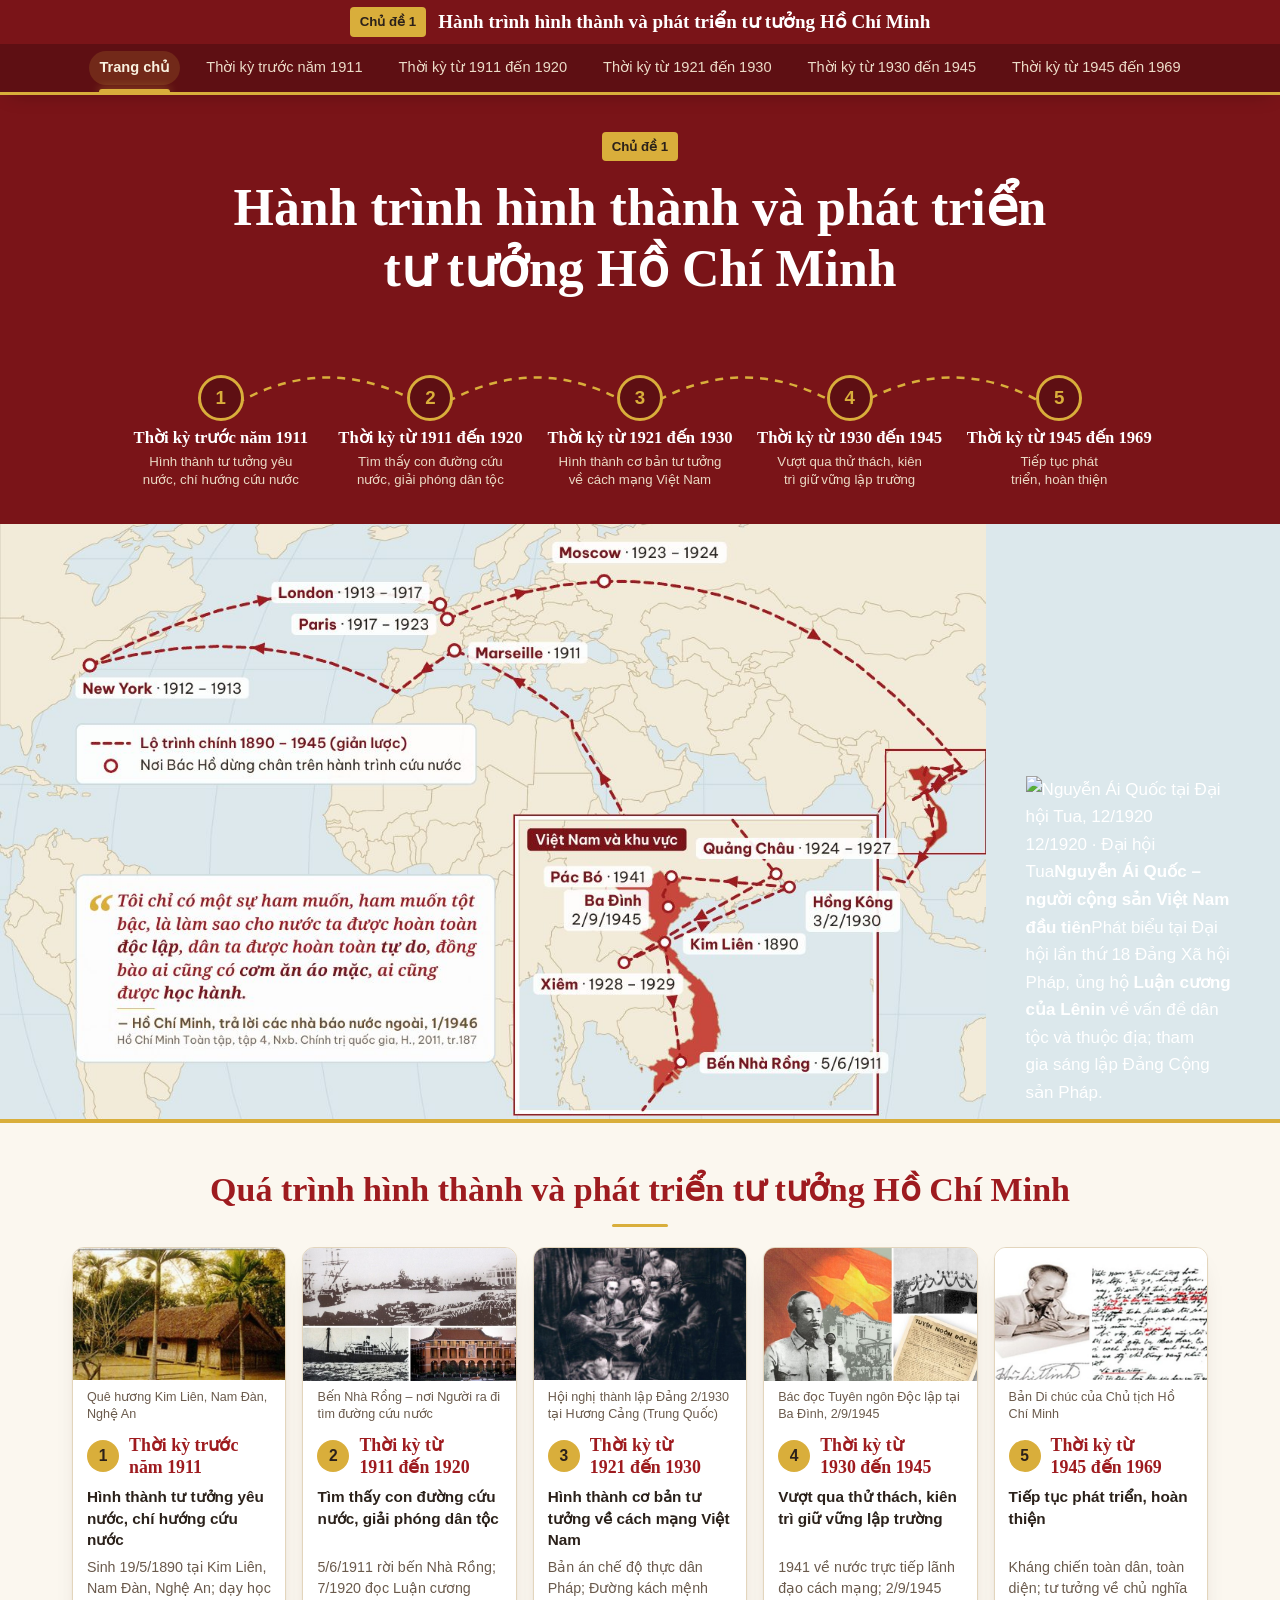
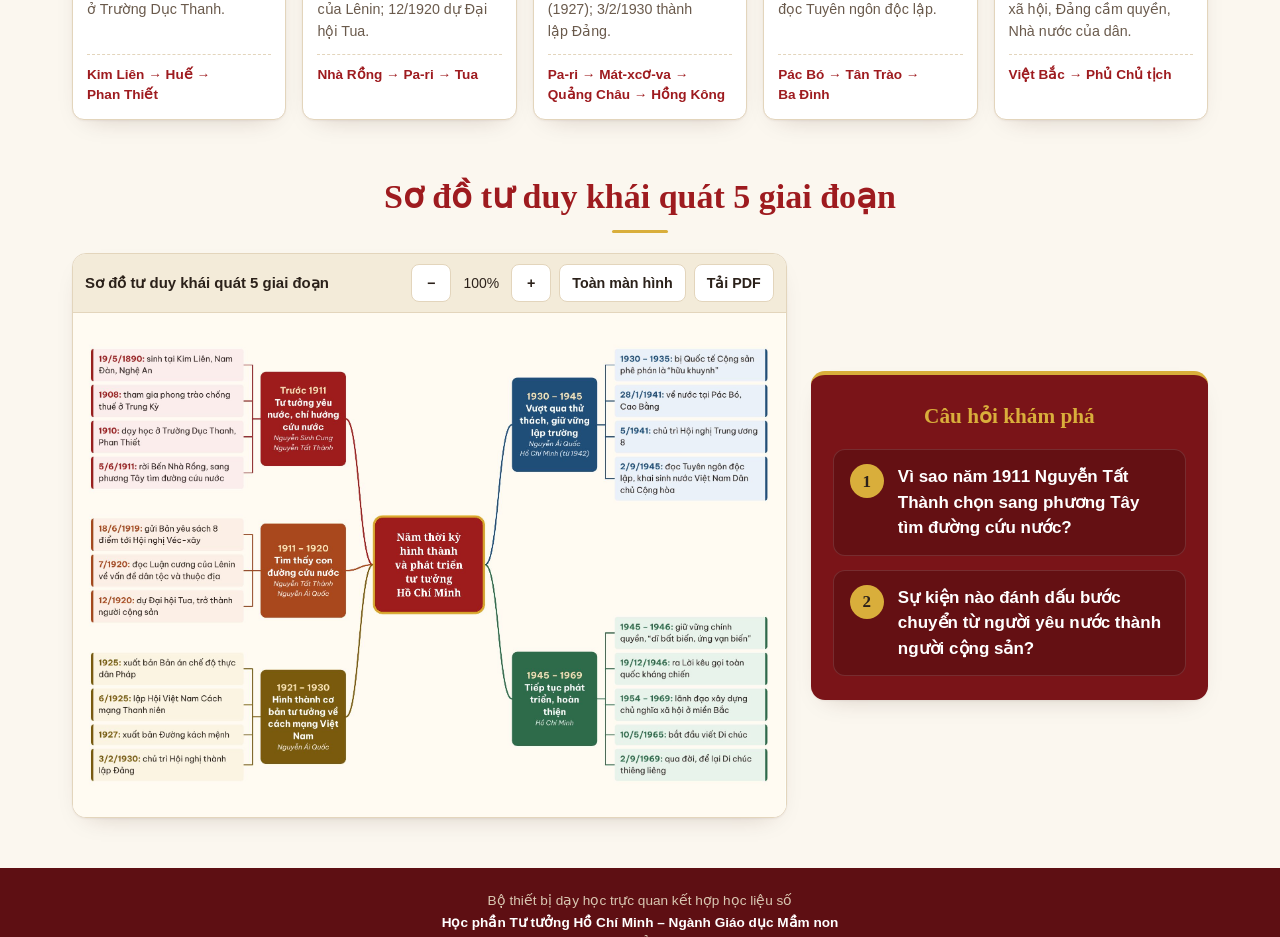
==== commit 2e5ddbc1: "Add files via upload" ====
--- a/index.html
+++ b/index.html
@@ -28,7 +28,7 @@
 <div class="journey"><svg viewBox="0 0 1040 100" aria-hidden="true"><path class="path" d="M104,77 Q208,10 312,77 Q416,10 520,77 Q624,10 728,77 Q832,10 936,77"/><path class="mask" d="M104,77 Q208,10 312,77 Q416,10 520,77 Q624,10 728,77 Q832,10 936,77"/></svg>
 <div class="jstops"><a class="jstop" href="thoi-ky-truoc-1911.html"><span class="dot">1</span><span class="txt"><b>Thời kỳ trước năm 1911</b><span class="s">Hình thành tư tưởng yêu nước, chí hướng cứu nước</span></span></a><a class="jstop" href="thoi-ky-1911-1920.html"><span class="dot">2</span><span class="txt"><b>Thời kỳ từ 1911 đến 1920</b><span class="s">Tìm thấy con đường cứu nước, giải phóng dân tộc</span></span></a><a class="jstop" href="thoi-ky-1921-1930.html"><span class="dot">3</span><span class="txt"><b>Thời kỳ từ 1921 đến 1930</b><span class="s">Hình thành cơ bản tư tưởng về cách mạng Việt Nam</span></span></a><a class="jstop" href="thoi-ky-1930-1945.html"><span class="dot">4</span><span class="txt"><b>Thời kỳ từ 1930 đến 1945</b><span class="s">Vượt qua thử thách, kiên trì giữ vững lập trường</span></span></a><a class="jstop" href="thoi-ky-1945-1969.html"><span class="dot">5</span><span class="txt"><b>Thời kỳ từ 1945 đến 1969</b><span class="s">Tiếp tục phát triển, hoàn thiện</span></span></a></div></div>
 </div>
-<div class="mapbox"><img class="map zoomable" src="assets/img/ban-do-hanh-trinh.jpg" alt="Bản đồ lộ trình chính 1890 – 1945"><img class="bac" src="assets/img/bac-ho.png" alt="Chủ tịch Hồ Chí Minh"></div>
+<div class="mapbox"><img class="map zoomable" src="assets/img/ban-do-hanh-trinh.jpg" alt="Bản đồ lộ trình chính 1890 – 1945"><figure class="tua"><img class="zoomable" src="assets/img/dai-hoi-tua.jpg" alt="Nguyễn Ái Quốc tại Đại hội Tua, 12/1920"><figcaption><span class="tua-badge">12/1920 · Đại hội Tua</span><b>Nguyễn Ái Quốc – người cộng sản Việt Nam đầu tiên</b><span class="tua-t">Phát biểu tại Đại hội lần thứ 18 Đảng Xã hội Pháp, ủng hộ <strong>Luận cương của Lênin</strong> về vấn đề dân tộc và thuộc địa; tham gia sáng lập Đảng Cộng sản Pháp.</span></figcaption></figure></div>
 </section>
 <section class="sec"><div class="wrap">
 <h2 class="h2">Quá trình hình thành và phát triển tư tưởng Hồ Chí Minh</h2>
